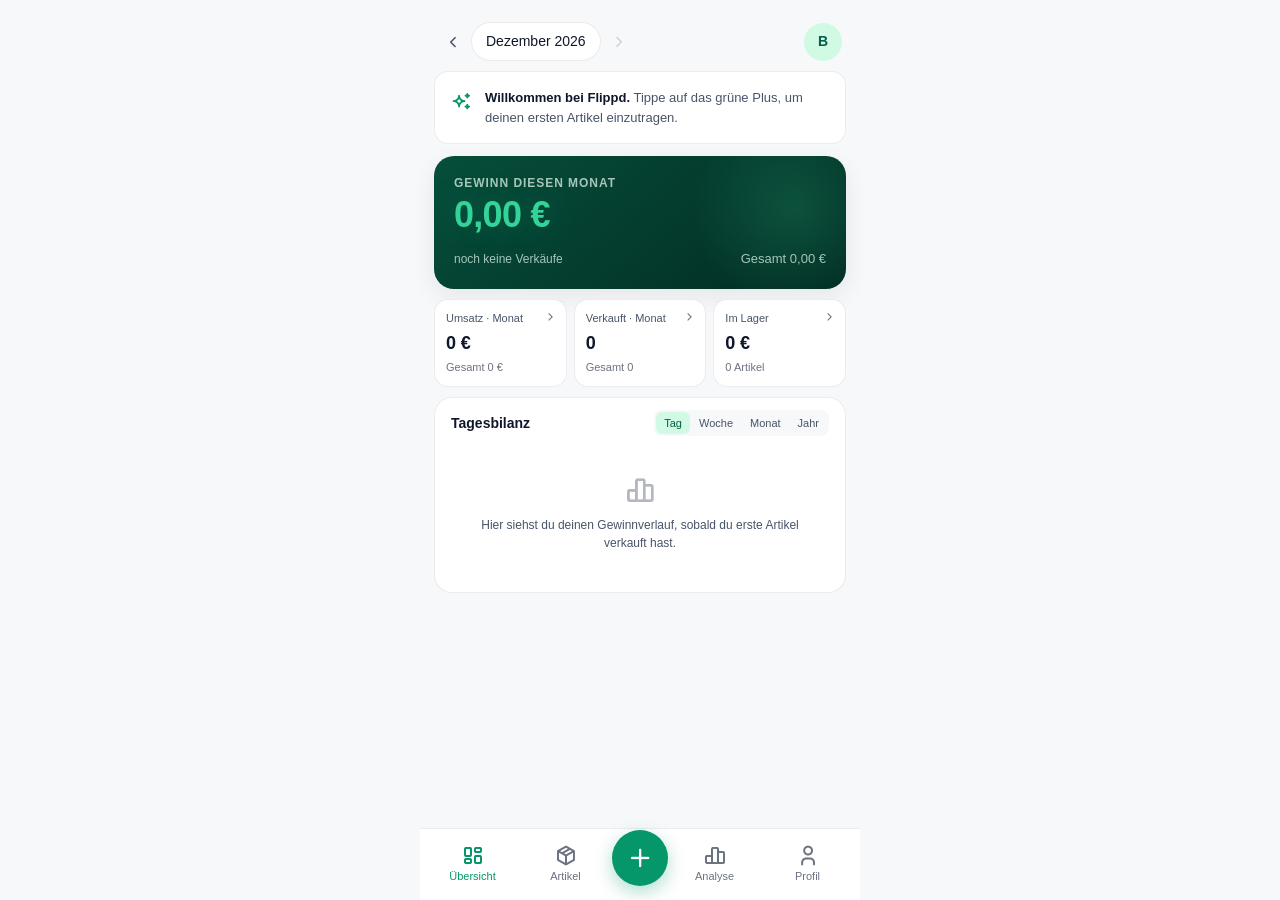
==== index.html @ 71339687 "Add month browser: navigate dashboard to past months (‹ › + Heute), hero/tiles/label follow selected" ====
<!DOCTYPE html>
<html lang="de">
<head>
<meta charset="UTF-8">
<meta http-equiv="Content-Security-Policy" content="default-src 'self'; script-src 'self' 'unsafe-inline'; style-src 'self' 'unsafe-inline'; font-src 'self'; img-src 'self' data:; connect-src 'self'; manifest-src 'self'; object-src 'none'; base-uri 'self'; form-action 'self'">
<meta name="referrer" content="no-referrer">
<meta name="viewport" content="width=device-width, initial-scale=1.0, viewport-fit=cover">
<meta name="theme-color" content="#059669" media="(prefers-color-scheme: light)">
<meta name="theme-color" content="#0B1220" media="(prefers-color-scheme: dark)">
<meta name="apple-mobile-web-app-capable" content="yes">
<meta name="apple-mobile-web-app-status-bar-style" content="black-translucent">
<meta name="apple-mobile-web-app-title" content="Flippd">
<link rel="apple-touch-icon" href="icons/apple-touch-180.png">
<link rel="icon" type="image/png" href="icons/icon-192.png">
<link rel="manifest" href="manifest.json">
<title>Flippd — dein Vinted-Tracker</title>
<meta name="description" content="Flippd — verfolge deine Vinted-Verkäufe, berechne Gewinne automatisch und behalte Steuer-Grenzen im Blick. Kostenlos, ohne Account, alle Daten lokal auf deinem Gerät.">
<link rel="preload" as="font" type="font/woff2" href="assets/fonts/tabler-icons.woff2" crossorigin>
<link rel="stylesheet" href="assets/icons.css">
<script>
  (function(){
    var t=localStorage.getItem('flippd_theme');
    if(t==='light'||t==='dark') document.documentElement.dataset.theme=t;
  })();
</script>
<style>
:root{
  --bg:#F7F8FA;--card:#FFFFFF;--card-elevated:#FFFFFF;
  --border:rgba(15,23,42,0.08);--border-strong:rgba(15,23,42,0.14);
  --text:#0F172A;--text-secondary:#475569;--text-tertiary:#6B7280;
  --brand:#059669;--brand-hover:#047857;--brand-tint:#ECFDF5;
  --brand-tint-strong:#D1FAE5;--brand-text:#065F46;--brand-bright:#10B981;
  --positive:#059669;--negative:#DC2626;--positive-bg:#ECFDF5;--negative-bg:#FEF2F2;
  --warn:#D97706;--warn-bg:rgba(245,158,11,0.10);--warn-border:rgba(245,158,11,0.30);
  --hero-bg:linear-gradient(140deg,#064E3B 0%,#022C22 100%);
  --hero-text:#ECFDF5;--hero-subtle:rgba(236,253,245,0.7);--hero-number:#34D399;
  --hero-trend-bg:rgba(52,211,153,0.18);--hero-trend-text:#A7F3D0;
  --modal-overlay:rgba(15,23,42,0.55);--input-bg:#FFFFFF;
  --chip-bg:rgba(15,23,42,0.05);--chip-text:#475569;
  --seg1:#10B981;--seg2:#14B8A6;--seg3:#06B6D4;--seg4:#3B82F6;--seg5:#8B5CF6;--seg-other:#94A3B8;
  --shadow-elev:0 8px 24px rgba(15,23,42,0.08);--shadow-button:0 6px 18px rgba(5,150,105,0.32);
}
@media(prefers-color-scheme:dark){:root:not([data-theme="light"]){
  --bg:#0B1220;--card:#131D2E;--card-elevated:#1A2538;
  --border:rgba(255,255,255,0.07);--border-strong:rgba(255,255,255,0.14);
  --text:#E2E8F0;--text-secondary:#94A3B8;--text-tertiary:#8B97AB;
  --brand:#10B981;--brand-hover:#34D399;--brand-tint:rgba(16,185,129,0.10);
  --brand-tint-strong:rgba(16,185,129,0.20);--brand-text:#6EE7B7;
  --positive:#34D399;--negative:#F87171;--positive-bg:rgba(52,211,153,0.10);--negative-bg:rgba(248,113,113,0.10);
  --warn:#F59E0B;--warn-bg:rgba(245,158,11,0.12);--warn-border:rgba(245,158,11,0.25);
  --hero-bg:linear-gradient(140deg,#022C22 0%,#031815 100%);
  --hero-text:#ECFDF5;--hero-subtle:rgba(236,253,245,0.65);--hero-number:#6EE7B7;
  --hero-trend-bg:rgba(110,231,183,0.16);--hero-trend-text:#A7F3D0;
  --modal-overlay:rgba(0,0,0,0.65);--input-bg:#0F1A2B;
  --chip-bg:rgba(255,255,255,0.07);--chip-text:#94A3B8;
  --shadow-elev:0 8px 24px rgba(0,0,0,0.35);--shadow-button:0 6px 18px rgba(16,185,129,0.25);
}}
:root[data-theme="dark"]{
  --bg:#0B1220;--card:#131D2E;--card-elevated:#1A2538;
  --border:rgba(255,255,255,0.07);--border-strong:rgba(255,255,255,0.14);
  --text:#E2E8F0;--text-secondary:#94A3B8;--text-tertiary:#8B97AB;
  --brand:#10B981;--brand-hover:#34D399;--brand-tint:rgba(16,185,129,0.10);
  --brand-tint-strong:rgba(16,185,129,0.20);--brand-text:#6EE7B7;
  --positive:#34D399;--negative:#F87171;--positive-bg:rgba(52,211,153,0.10);--negative-bg:rgba(248,113,113,0.10);
  --warn:#F59E0B;--warn-bg:rgba(245,158,11,0.12);--warn-border:rgba(245,158,11,0.25);
  --hero-bg:linear-gradient(140deg,#022C22 0%,#031815 100%);
  --hero-text:#ECFDF5;--hero-subtle:rgba(236,253,245,0.65);--hero-number:#6EE7B7;
  --hero-trend-bg:rgba(110,231,183,0.16);--hero-trend-text:#A7F3D0;
  --modal-overlay:rgba(0,0,0,0.65);--input-bg:#0F1A2B;
  --chip-bg:rgba(255,255,255,0.07);--chip-text:#94A3B8;
  --shadow-elev:0 8px 24px rgba(0,0,0,0.35);--shadow-button:0 6px 18px rgba(16,185,129,0.25);
}
*{box-sizing:border-box;-webkit-tap-highlight-color:transparent}
html,body{margin:0;padding:0;font-family:-apple-system,BlinkMacSystemFont,"Segoe UI",Roboto,"Helvetica Neue",Arial,sans-serif;background:var(--bg);color:var(--text);font-size:15px;line-height:1.5;transition:background-color .25s,color .25s;font-variant-numeric:tabular-nums}
body{min-height:100vh;min-height:100dvh}
button,input{font-family:inherit;color:inherit}
#app{max-width:440px;margin:0 auto;min-height:100vh;min-height:100dvh;background:var(--bg);padding-bottom:104px;position:relative;transition:background-color .25s}
[data-view]{padding:14px 14px 8px;animation:fadein .2s ease}
@keyframes fadein{from{opacity:0;transform:translateY(4px)}to{opacity:1;transform:translateY(0)}}

.top-row{display:flex;align-items:center;justify-content:space-between;padding:8px 4px 10px}
.month-pill{background:var(--card);border:1px solid var(--border);padding:8px 14px;border-radius:999px;font-size:14px;font-weight:500;display:inline-flex;align-items:center;gap:4px;transition:background-color .25s,border-color .25s;min-width:96px;justify-content:center}
.month-nav{display:flex;align-items:center;gap:3px}
.month-arrow{width:30px;height:30px;display:inline-flex;align-items:center;justify-content:center;border:0;background:transparent;color:var(--text-secondary);cursor:pointer;border-radius:9px;transition:background-color .15s,opacity .15s}
.month-arrow i{font-size:18px;display:block;line-height:1}
.month-arrow:active{background:var(--border)}
.month-arrow:disabled{opacity:.22;cursor:default}
.month-today{margin-left:5px;border:1px solid var(--border);background:var(--card);color:var(--brand);font-size:12px;font-weight:600;padding:6px 11px;border-radius:999px;cursor:pointer;transition:background-color .15s}
.month-today:active{background:var(--brand-tint)}
.avatar{width:38px;height:38px;border-radius:50%;background:var(--brand-tint-strong);color:var(--brand-text);display:flex;align-items:center;justify-content:center;font-weight:600;font-size:14px}
[data-view] h1{font-size:24px;margin:6px 4px 14px;font-weight:600;letter-spacing:-.01em;color:var(--text)}
.section-title{font-size:13px;font-weight:600;color:var(--text-secondary);margin:18px 4px 10px;text-transform:uppercase;letter-spacing:.04em}

/* Hero */
.hero{background:var(--hero-bg);border-radius:20px;padding:18px 20px 16px;margin-bottom:10px;color:var(--hero-text);position:relative;overflow:hidden;box-shadow:var(--shadow-elev);cursor:pointer;transition:transform .15s}
.hero:active{transform:scale(.985)}
.hero::before{content:"";position:absolute;top:-30%;right:-15%;width:55%;height:140%;background:radial-gradient(circle,rgba(52,211,153,.18),transparent 70%);pointer-events:none}
.hero-label{font-size:12px;color:var(--hero-subtle);font-weight:600;letter-spacing:.08em;text-transform:uppercase;position:relative}
.hero-num{font-size:36px;color:var(--hero-number);font-weight:700;margin-top:3px;letter-spacing:-.02em;line-height:1.1;position:relative;text-shadow:0 0 32px rgba(52,211,153,.25)}
.hero-num.pop{animation:hero-pop .7s cubic-bezier(.2,.7,.3,1)}
@keyframes hero-pop{0%{transform:scale(1)}25%{transform:scale(1.14);text-shadow:0 0 48px rgba(52,211,153,.6)}100%{transform:scale(1)}}
.confetti-layer{position:fixed;inset:0;pointer-events:none;z-index:9999;overflow:hidden}
.confetti{position:absolute;top:-24px;width:11px;height:11px;border-radius:2px;will-change:transform,opacity;animation:confetti-fall 1.7s cubic-bezier(.25,.6,.35,1) forwards}
@keyframes confetti-fall{0%{transform:translateY(0) rotate(0);opacity:1}100%{transform:translateY(108vh) rotate(680deg);opacity:0}}
.gain-badge{position:fixed;top:42%;left:50%;z-index:10000;background:linear-gradient(160deg,#10B981,#059669);color:#fff;font-size:34px;font-weight:800;padding:16px 34px;border-radius:22px;box-shadow:0 18px 50px rgba(5,90,60,.5);pointer-events:none}
.gain-badge.show{animation:gain-pop 1.5s cubic-bezier(.2,.7,.3,1) forwards}
@keyframes gain-pop{0%{opacity:0;transform:translate(-50%,-50%) scale(.5)}18%{opacity:1;transform:translate(-50%,-50%) scale(1.08)}72%{opacity:1;transform:translate(-50%,-50%) scale(1)}100%{opacity:0;transform:translate(-50%,-66%) scale(.96)}}
@media (prefers-reduced-motion: reduce){.hero-num.pop{animation:none}.confetti,.gain-badge{display:none}}
.hero-bottom{display:flex;justify-content:space-between;align-items:center;margin-top:10px;gap:8px;flex-wrap:wrap;position:relative}
.trend{font-size:12px;padding:5px 11px;border-radius:999px;font-weight:600;display:inline-flex;align-items:center;gap:5px}
.trend.up{background:var(--hero-trend-bg);color:var(--hero-trend-text)}
.trend.down{background:rgba(248,113,113,.18);color:#FCA5A5}
.trend.neutral{background:transparent;color:var(--hero-subtle);padding-left:0;font-weight:500}
.trend i{font-size:14px}
.gesamt{color:var(--hero-subtle);font-size:13px;font-weight:500}
.hero-tap-hint{font-size:11px;color:var(--hero-subtle);display:inline-flex;align-items:center;gap:3px;margin-top:8px;position:relative;opacity:.8}
.hero-tap-hint i{font-size:13px}

/* Monatsziel */
.goal-card{background:var(--card);border:1px solid var(--border);border-radius:14px;padding:11px 14px;margin-bottom:10px;transition:background-color .25s,border-color .25s}
.goal-card[hidden]{display:none!important}
.goal-head{display:flex;justify-content:space-between;align-items:center;margin-bottom:10px}
.goal-label{font-size:13px;font-weight:600;color:var(--text-secondary);display:inline-flex;align-items:center;gap:5px}
.goal-label i{font-size:15px;color:var(--brand)}
.goal-nums{font-size:13px;font-weight:700;color:var(--text)}
.goal-track{height:8px;background:var(--bg);border-radius:999px;overflow:hidden}
.goal-fill{height:100%;background:var(--brand);border-radius:999px;transition:width .5s cubic-bezier(.2,.8,.2,1)}
.goal-fill.done{background:#10B981}
.goal-sub{font-size:11px;color:var(--text-tertiary);margin-top:6px}

/* Dashboard Chart */
.dash-chart-card{background:var(--card);border:1px solid var(--border);border-radius:18px;padding:12px 16px 12px;margin-bottom:10px;transition:background-color .25s,border-color .25s}
.dash-chart-head{display:flex;justify-content:space-between;align-items:center;margin-bottom:10px;gap:8px}
.dash-chart-title{font-size:14px;font-weight:600;color:var(--text);flex-shrink:0}
.chart-tabs{display:flex;background:var(--bg);border-radius:8px;padding:2px;gap:1px}
.chart-tab{background:transparent;border:0;padding:5px 8px;border-radius:6px;font-size:11px;font-weight:500;color:var(--text-secondary);cursor:pointer;transition:background-color .15s,color .15s;white-space:nowrap}
.chart-tab.active{background:var(--card-elevated);color:var(--text);box-shadow:0 1px 3px rgba(15,23,42,.06)}
:root[data-theme="dark"] .chart-tab.active,:root:not([data-theme="light"]) .chart-tab.active{background:var(--brand-tint-strong);color:var(--brand-text);box-shadow:none}
@media(prefers-color-scheme:dark){:root:not([data-theme="light"]) .chart-tab.active{background:var(--brand-tint-strong);color:var(--brand-text);box-shadow:none}}
.chart-row{display:flex;align-items:flex-end;justify-content:center;gap:5px;height:140px}
.chart-row--dense{gap:2px}
.bar{flex:1;max-width:28px;display:flex;flex-direction:column;align-items:center;gap:4px;min-width:0}
.bar-fill{width:100%;background:linear-gradient(180deg,#34D399 0%,#059669 100%);border-radius:6px 6px 0 0;min-height:0;transition:height .4s cubic-bezier(.2,.8,.2,1);box-shadow:0 2px 10px rgba(16,185,129,0.35)}
.bar.active .bar-fill{background:linear-gradient(180deg,#6EE7B7 0%,#10B981 100%);box-shadow:0 4px 18px rgba(16,185,129,0.55)}
.bar.negative .bar-fill{background:linear-gradient(180deg,#FCA5A5 0%,#DC2626 100%);box-shadow:0 2px 10px rgba(220,38,38,0.3)}
.bar-label{font-size:10px;color:var(--text-secondary);font-weight:500;white-space:nowrap;overflow:hidden;max-width:100%;text-align:center}
.chart-empty-dash{text-align:center;padding:28px 8px;color:var(--text-tertiary)}
.chart-empty-dash i{font-size:32px;opacity:.5}
.chart-empty-dash p{font-size:12px;margin:10px 0 0;color:var(--text-secondary);line-height:1.5}

/* Tiles */
.tile-grid{display:grid;grid-template-columns:1fr 1fr 1fr;gap:7px;margin-bottom:10px}
.tile{background:var(--card);border:1px solid var(--border);border-radius:14px;padding:11px;transition:background-color .25s,border-color .25s,transform .15s;cursor:pointer;position:relative}
.tile:active{transform:scale(.96)}
.tile-label{font-size:11px;color:var(--text-secondary);line-height:1.3;font-weight:500;padding-right:14px}
.tile-num{font-size:18px;font-weight:600;margin-top:5px;letter-spacing:-.01em;color:var(--text)}
.tile-sub{font-size:11px;color:var(--text-tertiary);margin-top:2px}
.tile-chevron{position:absolute;top:10px;right:9px;font-size:13px;color:var(--text-tertiary)}

/* Analyse */
.analyse-header{display:flex;align-items:center;gap:10px;padding:8px 4px 18px}
.analyse-back{background:transparent;border:0;color:var(--text);display:inline-flex;align-items:center;justify-content:center;padding:8px;border-radius:10px;cursor:pointer;margin-left:-8px;transition:background-color .15s}
.analyse-back:active{background:var(--border)}
.analyse-back i{font-size:22px}
.analyse-view-title{font-size:18px;font-weight:600;color:var(--text);letter-spacing:-.01em}
.chart-card{background:var(--card);border:1px solid var(--border);border-radius:18px;padding:16px 18px 14px;margin-bottom:12px}
.chart-title{font-size:14px;font-weight:600;margin-bottom:14px;color:var(--text)}
.chart-row-big{display:flex;align-items:flex-end;gap:10px;height:110px}
.bar-big{flex:1;display:flex;flex-direction:column;align-items:center;gap:6px}
.bar-fill-big{width:100%;background:var(--brand-tint-strong);border-radius:5px 5px 0 0;min-height:6px;transition:height .4s cubic-bezier(.2,.8,.2,1)}
.bar-big.active .bar-fill-big{background:var(--brand)}
.bar-label-big{font-size:11px;color:var(--text-secondary);font-weight:500}
.chart-empty{display:flex;flex-direction:column;align-items:center;text-align:center;padding:14px 8px 4px}
.chart-empty i{font-size:32px;color:var(--text-tertiary);opacity:.6}
.chart-empty p{font-size:13px;margin:10px 0 0;color:var(--text-secondary);line-height:1.5;max-width:280px}

/* Donut */
.donut-card{background:var(--card);border:1px solid var(--border);border-radius:18px;padding:16px 18px;margin-bottom:12px}
.donut-header{display:flex;justify-content:space-between;align-items:center;margin-bottom:14px;flex-wrap:wrap;gap:8px}
.donut-title{font-size:14px;font-weight:600;color:var(--text)}
.donut-tabs{display:flex;background:var(--bg);border-radius:9px;padding:3px;gap:2px}
.donut-tab{background:transparent;border:0;padding:5px 9px;border-radius:7px;font-size:11px;font-weight:500;color:var(--text-secondary);cursor:pointer;transition:background-color .15s,color .15s}
.donut-tab.active{background:var(--card-elevated);color:var(--text);box-shadow:0 1px 3px rgba(15,23,42,.06)}
:root[data-theme="dark"] .donut-tab.active,:root:not([data-theme="light"]) .donut-tab.active{box-shadow:none;background:var(--brand-tint-strong);color:var(--brand-text)}
@media(prefers-color-scheme:dark){:root:not([data-theme="light"]) .donut-tab.active{box-shadow:none;background:var(--brand-tint-strong);color:var(--brand-text)}}
.donut-wrap{display:flex;flex-direction:column;align-items:center;gap:14px}
.donut-svg-wrap{position:relative;width:180px;height:180px}
.donut-center{position:absolute;inset:0;display:flex;flex-direction:column;align-items:center;justify-content:center;pointer-events:none}
.donut-center-label{font-size:11px;color:var(--text-secondary);font-weight:500;text-transform:uppercase;letter-spacing:.06em}
.donut-center-value{font-size:22px;font-weight:700;color:var(--text);letter-spacing:-.01em;margin-top:2px}
.donut-legend{display:flex;flex-direction:column;gap:6px;width:100%}
.legend-row{display:flex;align-items:center;gap:10px;padding:6px 4px;font-size:13px}
.legend-dot{width:10px;height:10px;border-radius:3px;flex-shrink:0}
.legend-name{flex:1;color:var(--text);font-weight:500;overflow:hidden;text-overflow:ellipsis;white-space:nowrap}
.legend-pct{color:var(--text-secondary);font-size:12px;font-weight:500;min-width:36px;text-align:right}
.legend-value{color:var(--text);font-weight:600;font-size:13px;min-width:64px;text-align:right}
.donut-empty{display:flex;flex-direction:column;align-items:center;text-align:center;padding:24px 8px 12px}
.donut-empty i{font-size:32px;color:var(--text-tertiary);opacity:.6}
.donut-empty p{font-size:13px;margin:10px 0 0;color:var(--text-secondary);line-height:1.5;max-width:280px}
.donut-note{font-size:11px;color:var(--text-tertiary);text-align:center;margin-top:8px;padding:0 8px}

/* Top */
.top-card{background:var(--card);border:1px solid var(--border);border-radius:18px;padding:16px 18px 14px;margin-bottom:12px}
.top-card-title{font-size:14px;font-weight:600;color:var(--text);margin-bottom:12px}
.top-list{display:flex;flex-direction:column;gap:4px}
.top-row-item{position:relative;display:flex;align-items:center;gap:12px;padding:10px 12px;border-radius:10px;overflow:hidden;font-size:13px}
.top-row-item::before{content:"";position:absolute;top:0;bottom:0;left:0;width:var(--bar-pct,0%);background:var(--brand-tint);transition:width .4s cubic-bezier(.2,.8,.2,1)}
.top-row-item>*{position:relative;z-index:1}
.top-rank{width:20px;font-size:12px;font-weight:700;color:var(--text-tertiary);text-align:center;flex-shrink:0}
.top-name{flex:1;font-weight:500;color:var(--text);overflow:hidden;text-overflow:ellipsis;white-space:nowrap}
.top-profit{color:var(--positive);font-weight:700;font-size:14px;flex-shrink:0}
.top-empty{padding:18px 8px;text-align:center;color:var(--text-secondary);font-size:13px;line-height:1.5}

/* Items & Kosten */
.filter-tabs{display:flex;gap:4px;background:var(--card);border:1px solid var(--border);border-radius:12px;padding:4px;margin-bottom:14px}
.tab{flex:1;background:transparent;border:0;padding:10px 6px;border-radius:9px;font-size:13px;font-weight:500;color:var(--text-secondary);cursor:pointer;transition:background-color .15s,color .15s;display:inline-flex;align-items:center;justify-content:center;gap:5px}
.tab.active{background:var(--brand-tint);color:var(--brand-text)}
.tab .count{background:rgba(0,0,0,.06);padding:1px 7px;border-radius:999px;font-size:11px;min-width:20px;text-align:center;transition:background-color .15s}
:root[data-theme="dark"] .tab .count{background:rgba(255,255,255,.08)}
@media(prefers-color-scheme:dark){:root:not([data-theme="light"]) .tab .count{background:rgba(255,255,255,.08)}}
.tab.active .count{background:var(--brand);color:#fff}
.item-list{display:flex;flex-direction:column;gap:8px}
.item-card{background:var(--card);border:1px solid var(--border);border-radius:14px;padding:14px;display:flex;justify-content:space-between;align-items:center;gap:12px;transition:background-color .25s,border-color .25s,transform .15s;cursor:pointer}
.item-card:active{transform:scale(.99)}
.item-card--stale{border-color:var(--warn-border)}
.cost-card{background:var(--card);border:1px solid var(--border);border-radius:14px;padding:14px;display:flex;justify-content:space-between;align-items:center;gap:12px;transition:background-color .25s,border-color .25s}
.item-main{flex:1;min-width:0}
.item-name{font-weight:600;font-size:14px;overflow:hidden;text-overflow:ellipsis;white-space:nowrap;color:var(--text)}
.item-meta{font-size:12px;color:var(--text-secondary);margin-top:3px;line-height:1.4}
.item-chips{display:flex;flex-wrap:wrap;gap:4px;margin-top:6px}
.chip{display:inline-flex;align-items:center;gap:4px;background:var(--chip-bg);color:var(--chip-text);font-size:11px;font-weight:500;padding:2px 8px;border-radius:999px}
.chip i{font-size:11px}
.chip--warn{background:var(--warn-bg);color:var(--warn)}
.chip--cost{background:rgba(220,38,38,.08);color:var(--negative)}
.item-actions{display:flex;align-items:center;gap:6px;flex-shrink:0}
.item-side{display:flex;align-items:center;gap:10px;flex-shrink:0}
.profit{font-weight:700;font-size:15px;letter-spacing:-.01em}
.profit.positive{color:var(--positive)}
.profit.negative{color:var(--negative)}
.action-sell{background:var(--brand);color:#fff;border:0;padding:8px 12px;border-radius:9px;font-size:12px;font-weight:600;display:inline-flex;align-items:center;gap:4px;cursor:pointer;transition:background-color .15s,transform .15s}
.action-sell:active{background:var(--brand-hover);transform:scale(.96)}
.action-sell i{font-size:14px}
.action-del{background:transparent;border:0;color:var(--text-tertiary);padding:6px;cursor:pointer;border-radius:6px;display:inline-flex;align-items:center;justify-content:center;transition:background-color .15s,color .15s}
.action-del:hover,.action-del:active{color:var(--negative);background:var(--negative-bg)}
.action-del i{font-size:18px}
.empty{text-align:center;padding:48px 24px;color:var(--text-secondary)}
.empty i{font-size:48px;color:var(--text-tertiary);opacity:.6}
.empty p{font-size:14px;margin:14px 0 0;line-height:1.5}

/* Profil */
#profile-stats{background:var(--card);border:1px solid var(--border);border-radius:14px;overflow:hidden;margin-bottom:6px}
.stat-row{display:flex;justify-content:space-between;align-items:center;padding:14px 16px;border-bottom:1px solid var(--border);font-size:14px}
.stat-row:last-child{border-bottom:0}
.stat-row span{color:var(--text-secondary)}
.stat-row strong{font-weight:600;color:var(--text)}
.theme-toggle{display:grid;grid-template-columns:1fr 1fr 1fr;gap:4px;background:var(--card);border:1px solid var(--border);border-radius:12px;padding:4px;margin-bottom:6px}
.theme-btn{background:transparent;border:0;padding:11px 8px;font-size:13px;font-weight:500;color:var(--text-secondary);border-radius:9px;cursor:pointer;display:inline-flex;align-items:center;justify-content:center;gap:5px;transition:background-color .15s,color .15s}
.theme-btn i{font-size:16px}
.theme-btn.active{background:var(--brand-tint);color:var(--brand-text)}
.goal-setting{background:var(--card);border:1px solid var(--border);border-radius:14px;padding:14px 16px;margin-bottom:6px}
.goal-setting label{font-size:13px;color:var(--text-secondary);font-weight:500;margin-bottom:0}
.goal-setting label input{margin-top:8px;margin-bottom:10px}
.goal-save-btn{width:100%;padding:12px;border-radius:10px;font-size:14px;font-weight:600;cursor:pointer;border:0;background:var(--brand);color:#fff;transition:background-color .15s,transform .15s}
.goal-save-btn:active{background:var(--brand-hover);transform:scale(.98)}
.cost-presets{display:flex;flex-wrap:wrap;gap:7px;margin-bottom:2px}
.cost-preset{background:var(--bg);border:1px solid var(--border);color:var(--text-secondary);border-radius:18px;padding:7px 13px;font-size:13px;font-weight:500;cursor:pointer;transition:background-color .15s,border-color .15s,color .15s}
.cost-preset:active{transform:scale(.96)}
.cost-preset.selected{background:var(--brand);border-color:var(--brand);color:#fff}
.pack-row{display:flex;gap:10px}.pack-row label{flex:1}
.pack-info{font-size:13px;color:var(--text-secondary);margin-top:4px;font-weight:500}
.pack-hint{font-size:12px;color:var(--text-tertiary);line-height:1.5;margin:4px 0 2px}
.pack-skip-label{display:flex!important;flex-direction:row!important;align-items:center;gap:9px;cursor:pointer;font-size:13px!important;color:var(--text-secondary);background:var(--bg);border:1px solid var(--border);border-radius:10px;padding:11px 12px}
.pack-skip-label input{width:18px;height:18px;flex:0 0 auto;accent-color:var(--brand);margin:0}
.steuer-card{background:var(--card);border:1px solid var(--border);border-radius:14px;padding:16px;margin-bottom:6px}
.steuer-head{display:flex;justify-content:space-between;align-items:center;margin-bottom:10px}
.steuer-title{font-size:14px;font-weight:600;color:var(--text);display:inline-flex;align-items:center;gap:6px}
.steuer-title i{font-size:16px;color:var(--text-secondary)}
.steuer-amount{font-size:14px;font-weight:700;color:var(--text)}
.steuer-track{height:10px;background:var(--bg);border-radius:999px;overflow:hidden;margin-bottom:8px}
.steuer-fill{height:100%;border-radius:999px;transition:width .5s cubic-bezier(.2,.8,.2,1)}
.steuer-fill.safe{background:var(--brand)}
.steuer-fill.warn{background:#F59E0B}
.steuer-fill.danger{background:var(--negative)}
.steuer-note{font-size:12px;color:var(--text-secondary);line-height:1.5}
.steuer-warning{font-size:12px;color:var(--warn);background:var(--warn-bg);border:1px solid var(--warn-border);padding:10px 12px;border-radius:10px;margin-top:10px;line-height:1.5;display:flex;gap:8px;align-items:flex-start}
.steuer-warning i{font-size:15px;flex-shrink:0;margin-top:1px}
.profile-actions{display:flex;flex-direction:column;gap:8px}
.profile-actions button{padding:14px;border-radius:12px;font-size:14px;font-weight:500;cursor:pointer;border:1px solid var(--border);background:var(--card);color:var(--text);display:inline-flex;align-items:center;justify-content:center;gap:6px;transition:background-color .15s,border-color .25s}
.profile-actions button:active{background:var(--bg)}
.profile-actions .danger{color:var(--negative)}
/* Wegweiser */
.wegweiser-card{background:var(--card);border:1px solid var(--border);border-radius:14px;padding:16px;margin-bottom:6px;transition:background-color .25s,border-color .25s}
.wegweiser-badge{display:inline-flex;align-items:center;gap:6px;font-size:12px;font-weight:600;padding:5px 11px;border-radius:999px;margin-bottom:12px}
.wegweiser-badge.safe{background:var(--positive-bg);color:var(--positive)}
.wegweiser-badge.prepare{background:var(--warn-bg);color:var(--warn);border:1px solid var(--warn-border)}
.wegweiser-badge.urgent{background:var(--warn-bg);color:var(--warn);border:1px solid var(--warn-border)}
.wegweiser-badge.crossed{background:var(--negative-bg);color:var(--negative)}
.wegweiser-intro{font-size:13px;color:var(--text-secondary);margin:0 0 16px;line-height:1.5}
.step-list{display:flex;flex-direction:column}
.step-item{display:flex;gap:12px;position:relative}
.step-item:not(:last-child)::after{content:"";position:absolute;left:14px;top:30px;bottom:0;width:2px;background:var(--border);z-index:0}
.step-circle{width:28px;height:28px;border-radius:50%;border:2px solid var(--border);display:flex;align-items:center;justify-content:center;font-size:11px;font-weight:700;color:var(--text-tertiary);flex-shrink:0;background:var(--card);position:relative;z-index:1;transition:all .2s;margin-top:1px}
.step-item.step-active .step-circle{border-color:var(--warn);color:var(--warn);background:var(--warn-bg)}
.step-item.step-urgent .step-circle{border-color:var(--negative);color:var(--negative);background:var(--negative-bg)}
.step-item.step-done .step-circle{border-color:var(--positive);background:var(--positive);color:#fff;border-width:0}
.step-body{flex:1;padding:2px 0 18px}
.step-title{font-size:13px;font-weight:600;color:var(--text)}
.step-item.step-done .step-title{color:var(--text-tertiary);text-decoration:line-through}
.step-desc{font-size:12px;color:var(--text-secondary);margin-top:3px;line-height:1.5}
.step-item.step-done .step-desc{color:var(--text-tertiary)}
.step-action{margin-top:7px}
.step-check-btn{background:transparent;border:1px solid var(--border);border-radius:8px;padding:5px 11px;font-size:11px;font-weight:600;color:var(--text-secondary);cursor:pointer;transition:all .15s;display:inline-flex;align-items:center;gap:5px}
.step-check-btn i{font-size:13px}
.step-check-btn:active{transform:scale(.96)}
.step-item.step-done .step-check-btn{background:var(--positive-bg);border-color:var(--positive);color:var(--positive)}
.wegweiser-disclaimer{font-size:11px;color:var(--text-tertiary);margin-top:4px;padding:10px 12px;background:var(--bg);border-radius:8px;line-height:1.5}
.wegweiser-disclaimer strong{color:var(--text-secondary)}

.profile-info{font-size:12px;color:var(--text-tertiary);text-align:center;margin-top:24px;padding:0 20px;line-height:1.5}

/* Suche & Sortierung */
.items-controls{display:flex;gap:8px;margin-bottom:12px;align-items:center}
.search-wrap{flex:1;position:relative;display:flex;align-items:center}
.search-wrap>.ti-search{position:absolute;left:11px;font-size:16px;color:var(--text-tertiary);pointer-events:none}
.search-input{width:100%;padding:10px 34px 10px 34px;border:1px solid var(--border);border-radius:11px;background:var(--input-bg);color:var(--text);font-size:14px;transition:border-color .15s,box-shadow .15s;font-family:inherit}
.search-input:focus{outline:none;border-color:var(--brand);box-shadow:0 0 0 3px var(--brand-tint-strong)}
.search-input::placeholder{color:var(--text-tertiary)}
.search-clear{position:absolute;right:8px;background:transparent;border:0;color:var(--text-tertiary);cursor:pointer;padding:4px;display:flex;align-items:center;border-radius:6px;font-size:16px;transition:color .15s}
.search-clear:active{color:var(--text)}
.sort-select{background:var(--card);border:1px solid var(--border);border-radius:11px;padding:10px 8px;font-size:12px;color:var(--text);cursor:pointer;flex-shrink:0;font-family:inherit;transition:border-color .15s,background-color .25s}

/* Preisvorschlag */
.price-suggest{margin-bottom:14px}
.price-suggest-label{font-size:12px;color:var(--text-secondary);font-weight:500;margin-bottom:7px}
.price-suggest-btns{display:flex;gap:6px}
.price-btn{flex:1;padding:8px 2px;border:1px solid var(--border);border-radius:9px;background:var(--bg);color:var(--text);font-size:11px;font-weight:600;cursor:pointer;transition:all .15s;text-align:center;line-height:1.3}
.price-btn span{display:block;font-size:10px;color:var(--text-tertiary);font-weight:400;margin-top:1px}
.price-btn:active{transform:scale(.97)}
.price-btn.selected{background:var(--brand-tint);border-color:var(--brand);color:var(--brand-text)}
.price-btn.selected span{color:var(--brand-text);opacity:.8}

/* App installieren */
.install-card{background:var(--card);border:1px solid var(--border);border-radius:14px;padding:14px 16px;margin-bottom:6px;transition:background-color .25s,border-color .25s}
.install-top{display:flex;align-items:center;gap:12px;margin-bottom:12px}
.install-icon{width:44px;height:44px;border-radius:12px;background:var(--brand-tint);display:flex;align-items:center;justify-content:center;flex-shrink:0}
.install-icon i{font-size:22px;color:var(--brand)}
.install-title{font-size:14px;font-weight:600;color:var(--text)}
.install-sub{font-size:12px;color:var(--text-secondary);margin-top:2px}
.install-primary-btn{width:100%;padding:12px;border-radius:10px;background:var(--brand);color:#fff;border:0;font-size:14px;font-weight:600;cursor:pointer;display:flex;align-items:center;justify-content:center;gap:8px;margin-bottom:10px;transition:background-color .15s,transform .15s}
.install-primary-btn i{font-size:18px}
.install-primary-btn:active{background:var(--brand-hover);transform:scale(.98)}
.install-manual{font-size:12px;color:var(--text-secondary);line-height:1.8;padding:10px 12px;background:var(--bg);border-radius:8px}
.install-manual strong{color:var(--text)}

/* Bottom nav */
.bottom-nav{position:fixed;bottom:0;left:0;right:0;background:var(--card);border-top:1px solid var(--border);display:flex;justify-content:space-around;align-items:flex-end;padding:10px 6px max(14px,env(safe-area-inset-bottom));max-width:440px;margin:0 auto;z-index:20}
.nav-item{flex:1;background:transparent;border:0;display:flex;flex-direction:column;align-items:center;gap:3px;color:var(--text-tertiary);font-size:11px;cursor:pointer;padding:4px 0;font-weight:500;transition:color .15s}
.nav-item i{font-size:24px}
.nav-item.active{color:var(--brand)}
.add-btn{flex:0 0 auto;width:56px;height:56px;border-radius:50%;background:var(--brand);color:#fff;border:0;display:flex;align-items:center;justify-content:center;margin-top:-26px;cursor:pointer;box-shadow:var(--shadow-button);transition:transform .15s,background-color .15s}
.add-btn:active{transform:scale(.93);background:var(--brand-hover)}
.add-btn i{font-size:28px}

/* Modal */
.modal{position:fixed;inset:0;background:var(--modal-overlay);display:flex;align-items:flex-end;justify-content:center;z-index:100;animation:fadein .2s ease;backdrop-filter:blur(4px);-webkit-backdrop-filter:blur(4px)}
.modal[hidden]{display:none!important}
.modal-card{background:var(--card-elevated);width:100%;max-width:440px;border-radius:22px 22px 0 0;padding:22px 20px max(28px,env(safe-area-inset-bottom));max-height:92vh;overflow-y:auto;animation:slideup .24s cubic-bezier(.2,.8,.2,1);color:var(--text)}
@keyframes slideup{from{transform:translateY(24px);opacity:.85}to{transform:translateY(0);opacity:1}}
@media(min-width:500px){.modal{align-items:center}.modal-card{border-radius:22px;animation:fadein .2s ease}}
.modal-card header{display:flex;justify-content:space-between;align-items:center;margin-bottom:18px}
.modal-card h2{margin:0;font-size:18px;font-weight:600;color:var(--text)}
.close{background:transparent;border:0;color:var(--text-secondary);cursor:pointer;padding:6px;line-height:1;display:inline-flex;border-radius:8px;transition:background-color .15s}
.close:hover{background:var(--bg)}
.close i{font-size:22px}
label{display:block;font-size:13px;color:var(--text-secondary);margin-bottom:14px;font-weight:500}
label input{display:block;width:100%;margin-top:6px;padding:12px 14px;font-size:16px;border:1px solid var(--border-strong);border-radius:11px;background:var(--input-bg);color:var(--text);transition:border-color .15s,box-shadow .15s}
label input[type="date"]{-webkit-appearance:none;appearance:none;min-width:0;max-width:100%}
label input:focus{outline:none;border-color:var(--brand);box-shadow:0 0 0 3px var(--brand-tint-strong)}
label input::placeholder{color:var(--text-tertiary)}
.status-toggle{display:grid;grid-template-columns:1fr 1fr;gap:4px;background:var(--bg);border:1px solid var(--border);border-radius:11px;padding:4px;margin-bottom:14px}
.status-btn{background:transparent;border:0;padding:10px 8px;font-size:13px;font-weight:500;color:var(--text-secondary);border-radius:8px;cursor:pointer;display:inline-flex;align-items:center;justify-content:center;gap:5px;transition:background-color .15s}
.status-btn i{font-size:15px}
.status-btn.active{background:var(--brand-tint);color:var(--brand-text)}
.sold-fields[hidden]{display:none!important}
.item-name-display{background:var(--brand-tint);color:var(--brand-text);padding:10px 14px;border-radius:10px;font-size:14px;font-weight:600;margin-bottom:16px}
.profit-preview{padding:10px 14px;font-size:14px;color:var(--text-secondary);background:var(--bg);border-radius:10px;margin-bottom:16px;min-height:42px;display:flex;align-items:center}
.profit-preview strong{font-weight:700;margin-left:6px}
.profit-preview strong.positive{color:var(--positive)}
.profit-preview strong.negative{color:var(--negative)}
.modal-actions{display:flex;gap:8px;margin-top:6px}
.modal-actions button{flex:1;padding:14px;border-radius:11px;font-size:14px;font-weight:600;cursor:pointer;border:0;transition:opacity .15s,background-color .15s,transform .15s}
.modal-actions .primary{background:var(--brand);color:#fff}
.modal-actions .primary:active{background:var(--brand-hover);transform:scale(.98)}
.modal-actions .secondary{background:var(--bg);color:var(--text);border:1px solid var(--border);font-weight:500}
.modal-actions .secondary:active{transform:scale(.98)}
.modal-actions .danger{background:transparent;color:var(--negative);border:1px solid var(--border);font-weight:500}
.modal-actions .danger:active{background:var(--negative-bg)}

/* Action Sheet */
.action-sheet-btn{width:100%;background:var(--bg);border:1px solid var(--border);border-radius:14px;padding:16px;display:flex;align-items:center;gap:14px;cursor:pointer;transition:background-color .15s,transform .15s;margin-bottom:8px}
.action-sheet-btn:active{transform:scale(.98)}
.action-sheet-icon{width:44px;height:44px;border-radius:12px;display:flex;align-items:center;justify-content:center;font-size:22px;flex-shrink:0}
.action-sheet-icon.green{background:var(--brand-tint);color:var(--brand)}
.action-sheet-icon.red{background:var(--negative-bg);color:var(--negative)}
.action-sheet-text{text-align:left}
.action-sheet-title{font-size:15px;font-weight:600;color:var(--text)}
.action-sheet-sub{font-size:12px;color:var(--text-secondary);margin-top:2px}

/* Toast */
.toast{position:fixed;bottom:108px;left:50%;transform:translateX(-50%) translateY(20px);background:var(--brand);color:#fff;padding:12px 22px;border-radius:999px;font-size:14px;font-weight:600;opacity:0;transition:opacity .3s,transform .3s cubic-bezier(.2,.8,.2,1);z-index:200;display:flex;align-items:center;gap:8px;pointer-events:none;box-shadow:0 10px 32px rgba(5,150,105,.40)}
.toast.show{opacity:1;transform:translateX(-50%) translateY(0)}
.toast i{font-size:18px}

/* Welcome */
[hidden]{display:none!important}
.welcome{background:var(--card);border:1px solid var(--border);border-radius:14px;padding:16px;margin-bottom:12px;display:flex;gap:12px;align-items:flex-start}
.welcome i{font-size:22px;color:var(--brand);flex-shrink:0;margin-top:2px}
.welcome p{margin:0;font-size:13px;line-height:1.5;color:var(--text-secondary)}
.welcome strong{color:var(--text);font-weight:600}

/* Spracheingabe */
.voice-wrap{position:relative;margin-top:6px}
.voice-wrap input{display:block;width:100%;margin-top:0;padding:12px 40px 12px 14px;font-size:16px;border:1px solid var(--border-strong);border-radius:11px;background:var(--input-bg);color:var(--text);transition:border-color .15s,box-shadow .15s}
.voice-wrap input:focus{outline:none;border-color:var(--brand);box-shadow:0 0 0 3px var(--brand-tint-strong)}
.voice-wrap input::placeholder{color:var(--text-tertiary)}
.voice-btn{position:absolute;right:6px;top:50%;transform:translateY(-50%);background:transparent;border:0;color:var(--text-tertiary);cursor:pointer;padding:6px;border-radius:8px;display:flex;align-items:center;font-size:20px;transition:color .15s}
.voice-btn:active{color:var(--brand)}
.voice-btn.recording{color:#EF4444;animation:pulse-mic .7s infinite}
@keyframes pulse-mic{0%,100%{opacity:1}50%{opacity:.25}}

/* DAC7 */
.dac7-card{background:var(--card);border:1px solid var(--border);border-radius:14px;padding:11px 14px;margin-bottom:10px;transition:background-color .25s,border-color .25s}
.dac7-card[hidden]{display:none!important}
.dac7-head{display:flex;justify-content:space-between;align-items:center;margin-bottom:8px}
.dac7-title{font-size:13px;font-weight:600;color:var(--text-secondary);display:inline-flex;align-items:center;gap:5px}
.dac7-title i{font-size:14px}
.dac7-badge{font-size:10px;font-weight:700;padding:3px 8px;border-radius:999px;background:var(--chip-bg);color:var(--text-tertiary);letter-spacing:.04em}
.dac7-rows{display:flex;flex-direction:column;gap:9px}
.dac7-row-head{display:flex;justify-content:space-between;font-size:12px;margin-bottom:4px}
.dac7-row-label{color:var(--text-secondary);font-weight:500}
.dac7-row-val{color:var(--text);font-weight:700}
.dac7-track{height:6px;background:var(--bg);border-radius:999px;overflow:hidden}
.dac7-fill{height:100%;border-radius:999px;transition:width .5s cubic-bezier(.2,.8,.2,1)}
.dac7-fill.safe{background:var(--brand)}
.dac7-fill.warn{background:#F59E0B}
.dac7-fill.danger{background:var(--negative)}
.dac7-note{font-size:11px;color:var(--text-tertiary);margin-top:10px;line-height:1.5}
.dac7-note.alert{color:var(--warn)}

/* ── Paywall ── */
.paywall-box{background:var(--card);border-radius:24px 24px 0 0;padding:28px 20px max(40px,env(safe-area-inset-bottom));width:100%;max-width:440px;max-height:88vh;overflow-y:auto}
.paywall-crown{width:60px;height:60px;background:linear-gradient(135deg,#f59e0b,#d97706);border-radius:18px;display:flex;align-items:center;justify-content:center;margin:0 auto 16px;box-shadow:0 8px 24px rgba(245,158,11,.35)}
.paywall-crown i{font-size:30px;color:#fff}
.paywall-title{font-size:22px;font-weight:700;color:var(--text);text-align:center;margin-bottom:6px}
.paywall-sub{font-size:14px;color:var(--text-secondary);text-align:center;margin-bottom:22px;line-height:1.5}
.paywall-features{list-style:none;padding:0;margin:0 0 22px;display:flex;flex-direction:column;gap:10px}
.paywall-features li{display:flex;align-items:center;gap:10px;font-size:14px;color:var(--text)}
.paywall-features li i{color:var(--brand);font-size:18px;flex-shrink:0}
.paywall-plans{display:flex;gap:10px;margin-bottom:18px}
.plan-card{flex:1;border:2px solid var(--border);border-radius:16px;padding:16px 10px 12px;cursor:pointer;transition:border-color .2s,background .2s;position:relative;text-align:center}
.plan-card.selected{border-color:var(--brand);background:var(--brand-pale,#ecfdf5)}
.plan-badge{position:absolute;top:-10px;left:50%;transform:translateX(-50%);background:var(--brand);color:#fff;font-size:10px;font-weight:700;padding:3px 10px;border-radius:999px;white-space:nowrap}
.plan-name{font-size:11px;font-weight:600;color:var(--text-secondary);margin-bottom:4px;text-transform:uppercase;letter-spacing:.04em}
.plan-price{font-size:24px;font-weight:700;color:var(--text);letter-spacing:-.02em}
.plan-period{font-size:11px;color:var(--text-secondary);margin-top:1px}
.plan-save{font-size:11px;color:var(--brand);font-weight:700;margin-top:4px}
.paywall-btn{width:100%;padding:16px;background:var(--brand);color:#fff;border:0;border-radius:14px;font-size:16px;font-weight:700;cursor:pointer;margin-bottom:14px;letter-spacing:-.01em}
.paywall-code-row{text-align:center}
.paywall-code-toggle{background:transparent;border:0;color:var(--text-secondary);font-size:13px;cursor:pointer;text-decoration:underline;padding:4px}
.paywall-code-box{margin-top:12px;display:flex;gap:8px}
.paywall-code-box input{flex:1;padding:11px 14px;border:1.5px solid var(--border);border-radius:10px;font-size:14px;background:var(--bg);color:var(--text);outline:none}
.paywall-code-box button{padding:11px 18px;background:var(--brand);color:#fff;border:0;border-radius:10px;font-weight:600;cursor:pointer;white-space:nowrap}
.limit-bar{background:#fef3c7;border:1px solid #fcd34d;border-radius:10px;padding:10px 14px;margin-bottom:12px;display:flex;align-items:center;gap:8px;font-size:13px;color:#92400e}
.limit-bar i{font-size:16px;flex-shrink:0}
.pro-badge{font-size:10px;font-weight:700;background:linear-gradient(135deg,#f59e0b,#d97706);color:#fff;padding:2px 7px;border-radius:999px;vertical-align:middle;margin-left:6px}
</style>
</head>
<body>
<main id="app">

  <!-- Dashboard -->
  <section data-view="dashboard">
    <div class="top-row">
      <div class="month-nav">
        <button class="month-arrow" id="month-prev" aria-label="Vorheriger Monat"><i class="ti ti-chevron-right" style="transform:rotate(180deg)"></i></button>
        <span class="month-pill"><span class="dash-month">Mai 2026</span></span>
        <button class="month-arrow" id="month-next" aria-label="Nächster Monat"><i class="ti ti-chevron-right"></i></button>
        <button class="month-today" id="month-today" hidden>Heute</button>
      </div>
      <div class="avatar">B</div>
    </div>
    <div class="welcome" id="welcome" hidden>
      <i class="ti ti-sparkles"></i>
      <p><strong>Willkommen bei Flippd.</strong> Tippe auf das grüne Plus, um deinen ersten Artikel einzutragen.</p>
    </div>
    <div class="hero" id="hero-card">
      <div class="hero-label" id="hero-label">Gewinn diesen Monat</div>
      <div class="hero-num" id="hero-profit">0,00 €</div>
      <div class="hero-bottom">
        <span class="trend neutral" id="hero-trend">noch keine Verkäufe</span>
        <span class="gesamt" id="hero-total">Gesamt 0,00 €</span>
      </div>
    </div>
    <div class="goal-card" id="goal-card" hidden>
      <div class="goal-head">
        <span class="goal-label"><i class="ti ti-target"></i> Monatsziel</span>
        <span class="goal-nums" id="goal-nums">0 / 0 €</span>
      </div>
      <div class="goal-track"><div class="goal-fill" id="goal-fill" style="width:0%"></div></div>
      <div class="goal-sub" id="goal-sub"></div>
    </div>

    <div class="tile-grid">
      <div class="tile" data-analyse="Umsatz">
        <i class="ti ti-chevron-right tile-chevron"></i>
        <div class="tile-label">Umsatz · Monat</div>
        <div class="tile-num" id="tile-revenue-month">0 €</div>
        <div class="tile-sub" id="tile-revenue-total">Gesamt 0 €</div>
      </div>
      <div class="tile" data-analyse="Verkäufe">
        <i class="ti ti-chevron-right tile-chevron"></i>
        <div class="tile-label">Verkauft · Monat</div>
        <div class="tile-num" id="tile-sold-month">0</div>
        <div class="tile-sub" id="tile-sold-total">Gesamt 0</div>
      </div>
      <div class="tile" data-analyse="Lager">
        <i class="ti ti-chevron-right tile-chevron"></i>
        <div class="tile-label">Im Lager</div>
        <div class="tile-num" id="tile-lager-value">0 €</div>
        <div class="tile-sub" id="tile-lager-count">0 Artikel</div>
      </div>
    </div>

    <!-- Säulendiagramm unter den Tiles -->
    <div class="dash-chart-card">
      <div class="dash-chart-head">
        <span class="dash-chart-title" id="dash-chart-title">Tagesbilanz</span>
        <div class="chart-tabs" id="chart-tabs">
          <button class="chart-tab active" data-chart-mode="tag">Tag</button>
          <button class="chart-tab" data-chart-mode="woche">Woche</button>
          <button class="chart-tab" data-chart-mode="monat">Monat</button>
          <button class="chart-tab" data-chart-mode="jahr">Jahr</button>
        </div>
      </div>
      <div class="chart-row" id="dash-chart-row"></div>
      <div class="chart-empty-dash" id="dash-chart-empty" hidden>
        <i class="ti ti-chart-bar"></i>
        <p>Hier siehst du deinen Gewinnverlauf, sobald du erste Artikel verkauft hast.</p>
      </div>
    </div>

    <!-- DAC7 Finanzamt-Meldegrenze -->
    <div class="dac7-card" id="dac7-card" hidden>
      <div class="dac7-head">
        <span class="dac7-title"><i class="ti ti-building-bank"></i> Finanzamt-Meldegrenze</span>
        <span class="dac7-badge">DAC7</span>
      </div>
      <div class="dac7-rows">
        <div>
          <div class="dac7-row-head"><span class="dac7-row-label">Verkäufe dieses Jahr</span><span class="dac7-row-val" id="dac7-sales-val">0 / 30</span></div>
          <div class="dac7-track"><div class="dac7-fill safe" id="dac7-sales-fill" style="width:0%"></div></div>
        </div>
        <div>
          <div class="dac7-row-head"><span class="dac7-row-label">Umsatz dieses Jahr</span><span class="dac7-row-val" id="dac7-rev-val">0 € / 2.000 €</span></div>
          <div class="dac7-track"><div class="dac7-fill safe" id="dac7-rev-fill" style="width:0%"></div></div>
        </div>
      </div>
      <div class="dac7-note" id="dac7-note">Ab mehr als 30 Verkäufen ODER mehr als 2.000 € Umsatz/Jahr meldet Vinted deine Daten ans Finanzamt (DAC7 / PStTG).</div>
    </div>

  </section>

  <!-- Analyse -->
  <section data-view="analyse" hidden>
    <div class="analyse-header">
      <span class="analyse-view-title" id="analyse-view-title">Gewinn-Analyse</span>
    </div>
    <div class="donut-card">
      <div class="donut-header">
        <div class="donut-title">Aufschlüsselung</div>
        <div class="donut-tabs" id="donut-tabs">
          <button class="donut-tab active" data-field="supplier">Quelle</button>
          <button class="donut-tab" data-field="kategorie">Kategorie</button>
          <button class="donut-tab" data-field="soldPlatform">Plattform</button>
        </div>
      </div>
      <div class="donut-wrap" id="donut-wrap">
        <div class="donut-svg-wrap">
          <svg id="donut-svg" viewBox="0 0 180 180" width="180" height="180"></svg>
          <div class="donut-center">
            <div class="donut-center-label">Gesamt</div>
            <div class="donut-center-value" id="donut-center-value">0 €</div>
          </div>
        </div>
        <div class="donut-legend" id="donut-legend"></div>
      </div>
      <div class="donut-note" id="donut-note" hidden></div>
      <div class="donut-empty" id="donut-empty" hidden>
        <i class="ti ti-chart-donut"></i>
        <p id="donut-empty-text"></p>
      </div>
    </div>
    <div class="top-card">
      <div class="top-card-title">Beste Einkaufsquellen · ROI</div>
      <div class="top-list" id="source-list"></div>
      <div class="top-empty" id="source-empty" hidden>Trag bei deinen Artikeln eine Bezugsquelle ein — dann siehst du hier, welche Quellen am meisten Gewinn bringen.</div>
    </div>
    <div class="top-card">
      <div class="top-card-title">Top Verkäufe</div>
      <div class="top-list" id="top-list"></div>
      <div class="top-empty" id="top-empty" hidden>Hier siehst du deine besten Verkäufe.</div>
    </div>
  </section>

  <!-- Artikel & Kosten -->
  <section data-view="items" hidden>
    <h1>Artikel & Kosten</h1>
    <div class="filter-tabs">
      <button class="tab active" data-filter="lager">Lager <span class="count" id="count-lager">0</span></button>
      <button class="tab" data-filter="verkauft">Verkauft <span class="count" id="count-verkauft">0</span></button>
      <button class="tab" data-filter="kosten">Kosten <span class="count" id="count-kosten">0</span></button>
    </div>
    <div class="items-controls">
      <div class="search-wrap">
        <i class="ti ti-search"></i>
        <input type="text" id="item-search" class="search-input" placeholder="Suchen …" autocomplete="off">
        <button class="search-clear" id="search-clear" hidden><i class="ti ti-x"></i></button>
      </div>
      <select class="sort-select" id="sort-select">
        <option value="date-desc">Neueste</option>
        <option value="date-asc">Älteste</option>
        <option value="val-desc">Wert ↓</option>
        <option value="val-asc">Wert ↑</option>
      </select>
    </div>
    <div class="item-list" id="item-list"></div>
  </section>

  <!-- Profil -->
  <section data-view="profile" hidden>
    <h1>Profil</h1>
    <div id="profile-stats"></div>
    <h2 class="section-title">Steuer-Check</h2>
    <div class="steuer-card">
      <div class="steuer-head">
        <span class="steuer-title"><i class="ti ti-receipt-tax"></i> Jahresumsatz</span>
        <span class="steuer-amount" id="steuer-amount">0 €</span>
      </div>
      <div class="steuer-track"><div class="steuer-fill safe" id="steuer-fill" style="width:0%"></div></div>
      <div class="steuer-note" id="steuer-note">Kleinunternehmer-Grenze: 25.000 € / Jahr (ab 2025)</div>
      <div class="steuer-warning" id="steuer-warning" hidden>
        <i class="ti ti-alert-triangle"></i><span id="steuer-warning-text"></span>
      </div>
    </div>
    <h2 class="section-title">Wegweiser: Kleinunternehmergrenze</h2>
    <div class="wegweiser-card" id="wegweiser-card"></div>
    <h2 class="section-title">Monatsziel</h2>
    <div class="goal-setting">
      <label>Gewinn-Ziel diesen Monat (€)
        <input type="number" id="goal-input" step="1" min="0" placeholder="z. B. 80" inputmode="numeric">
      </label>
      <button class="goal-save-btn" id="goal-save-btn"><i class="ti ti-check"></i> Ziel speichern</button>
    </div>
    <h2 class="section-title">Verpackung pro Verkauf</h2>
    <div class="goal-setting">
      <div class="theme-toggle" id="pack-mode-toggle">
        <button class="theme-btn" data-pmode="off"><i class="ti ti-x"></i>Aus</button>
        <button class="theme-btn" data-pmode="flat"><i class="ti ti-coin"></i>Pauschal</button>
        <button class="theme-btn" data-pmode="material"><i class="ti ti-package"></i>Material</button>
      </div>
      <div id="pack-flat-box" hidden>
        <label>Kosten pro Verkauf (€)<input type="number" id="pack-flat-input" step="0.01" min="0" placeholder="z. B. 0,30" inputmode="decimal"></label>
      </div>
      <div id="pack-material-box" hidden>
        <label>Material<input type="text" id="pack-mat-name" placeholder="z. B. Versandtasche"></label>
        <div class="pack-row">
          <label>Gesamtpreis (€)<input type="number" id="pack-mat-total" step="0.01" min="0" placeholder="18" inputmode="decimal"></label>
          <label>Menge (Stück)<input type="number" id="pack-mat-qty" step="1" min="1" placeholder="100" inputmode="numeric"></label>
        </div>
        <div class="pack-info" id="pack-mat-info"></div>
      </div>
      <div class="pack-hint" id="pack-hint">Wird bei jedem Verkauf automatisch vom Gewinn abgezogen – kein Monats-Minus mehr. Beim Verkauf kannst du es per Häkchen überspringen.</div>
      <button class="goal-save-btn" id="pack-save-btn"><i class="ti ti-check"></i> Speichern</button>
    </div>
    <h2 class="section-title">Erscheinungsbild</h2>
    <div class="theme-toggle" id="theme-toggle">
      <button class="theme-btn" data-theme="light"><i class="ti ti-sun"></i>Hell</button>
      <button class="theme-btn" data-theme="system"><i class="ti ti-device-mobile"></i>System</button>
      <button class="theme-btn" data-theme="dark"><i class="ti ti-moon"></i>Dunkel</button>
    </div>
    <h2 class="section-title">App installieren</h2>
    <div class="install-card">
      <div class="install-top">
        <div class="install-icon"><i class="ti ti-device-mobile"></i></div>
        <div>
          <div class="install-title">Zum Homescreen hinzufügen</div>
          <div class="install-sub">Öffne Flippd wie eine echte App — ohne Browser</div>
        </div>
      </div>
      <button class="install-primary-btn" id="install-btn" hidden><i class="ti ti-download"></i> Jetzt installieren</button>
      <div class="install-manual">
        <strong>iPhone / iPad:</strong> Safari öffnen → Teilen-Symbol → „Zum Home-Bildschirm"<br>
        <strong>Android:</strong> Chrome → Menü ⋮ → „Zum Startbildschirm hinzufügen"
      </div>
    </div>
    <h2 class="section-title">Daten</h2>
    <div class="profile-actions">
      <button id="export-btn"><i class="ti ti-download"></i> Exportieren (JSON)</button>
      <button id="import-btn"><i class="ti ti-upload"></i> Importieren (JSON)</button>
      <button id="steuer-export-btn"><i class="ti ti-file-invoice"></i> Steuer-Export (CSV)</button>
      <button id="clear-btn" class="danger"><i class="ti ti-trash"></i> Alle Daten löschen</button>
    </div>
    <input type="file" id="import-input" accept=".json" style="display:none">
    <div class="profile-info">Flippd v1.1 · Alle Daten werden lokal in diesem Browser gespeichert.<br><br>Die Steuer-Hinweise in dieser App sind vereinfachte Orientierungshilfen und kein Rechtsrat. Für verbindliche Auskunft immer einen Steuerberater hinzuziehen.</div>
  </section>

  <nav class="bottom-nav">
    <button class="nav-item active" data-nav="dashboard"><i class="ti ti-layout-dashboard"></i>Übersicht</button>
    <button class="nav-item" data-nav="items"><i class="ti ti-package"></i>Artikel</button>
    <button class="add-btn" id="open-add-sheet" aria-label="Neu"><i class="ti ti-plus"></i></button>
    <button class="nav-item" data-nav="analyse"><i class="ti ti-chart-bar"></i>Analyse</button>
    <button class="nav-item" data-nav="profile"><i class="ti ti-user"></i>Profil</button>
  </nav>
</main>

<div class="toast" id="toast" hidden></div>
<datalist id="suppliers-list"></datalist>
<datalist id="kategorien-list"></datalist>
<datalist id="platforms-list">
  <option value="Vinted"></option><option value="Kleinanzeigen"></option>
  <option value="eBay"></option><option value="Depop"></option><option value="Facebook Marketplace"></option>
</datalist>
<datalist id="cost-kat-list">
  <option value="Verpackung"></option><option value="Versand"></option>
  <option value="Plattformgebühr"></option><option value="Sonstiges"></option>
</datalist>

<!-- Action Sheet -->
<div class="modal" id="modal-add-sheet" hidden>
  <div class="modal-card">
    <header>
      <h2>Was möchtest du erfassen?</h2>
      <button class="close" data-close-modal><i class="ti ti-x"></i></button>
    </header>
    <div class="limit-bar" id="limit-bar" hidden><i class="ti ti-alert-triangle"></i><span id="limit-bar-text"></span></div>
    <button class="action-sheet-btn" id="open-add-item">
      <div class="action-sheet-icon green"><i class="ti ti-package"></i></div>
      <div class="action-sheet-text">
        <div class="action-sheet-title">Artikel</div>
        <div class="action-sheet-sub" id="add-item-sub">Ein- oder Verkauf erfassen</div>
      </div>
    </button>
    <button class="action-sheet-btn" id="open-add-cost">
      <div class="action-sheet-icon red"><i class="ti ti-receipt"></i></div>
      <div class="action-sheet-text">
        <div class="action-sheet-title">Zusatzkosten</div>
        <div class="action-sheet-sub">Versandtaschen, Gebühren, Material …</div>
      </div>
    </button>
  </div>
</div>

<!-- Modal: Paywall -->
<div class="modal" id="modal-paywall" hidden>
  <div class="paywall-box">
    <div class="paywall-crown"><i class="ti ti-crown"></i></div>
    <div class="paywall-title">Flippd Pro</div>
    <div class="paywall-sub">Du hast das kostenlose Limit von 15 Artikeln erreicht.<br>Upgrade für unbegrenztes Tracking.</div>
    <ul class="paywall-features">
      <li><i class="ti ti-infinity"></i> Unbegrenzte Artikel &amp; Kosten</li>
      <li><i class="ti ti-file-invoice"></i> CSV-Export für die Steuer</li>
      <li><i class="ti ti-chart-bar"></i> Vollständige Gewinnanalyse</li>
      <li><i class="ti ti-shield-check"></i> Kein Account · alle Daten lokal</li>
    </ul>
    <div class="paywall-plans">
      <div class="plan-card" id="plan-monthly">
        <div class="plan-name">Monatlich</div>
        <div class="plan-price">4,99 €</div>
        <div class="plan-period">pro Monat</div>
      </div>
      <div class="plan-card selected" id="plan-yearly">
        <div class="plan-badge">⭐ Beliebteste Wahl</div>
        <div class="plan-name">Jährlich</div>
        <div class="plan-price">34,99 €</div>
        <div class="plan-period">pro Jahr</div>
        <div class="plan-save">Spare 40 %</div>
      </div>
    </div>
    <button class="paywall-btn" id="paywall-upgrade-btn">Jetzt upgraden →</button>
    <div class="paywall-code-row">
      <button class="paywall-code-toggle" id="paywall-code-toggle">Bereits Pro? Lizenzcode eingeben</button>
      <div class="paywall-code-box" id="paywall-code-box" hidden>
        <input type="text" id="paywall-code-input" placeholder="FLIPPD-XXXX-XXXX" autocomplete="off">
        <button id="paywall-code-submit">OK</button>
      </div>
    </div>
  </div>
</div>

<!-- Modal: Artikel hinzufügen -->
<div class="modal" id="modal-add" hidden>
  <div class="modal-card">
    <header><h2>Neuer Artikel</h2><button class="close" data-close-modal><i class="ti ti-x"></i></button></header>
    <form id="form-add" autocomplete="off">
      <label>Name<div class="voice-wrap"><input type="text" name="name" required placeholder="z. B. Nike Hoodie schwarz, M"><button type="button" class="voice-btn" title="Spracheingabe"><i class="ti ti-microphone"></i></button></div></label>
      <label>Einkaufspreis (€)<input type="number" name="purchasePrice" step="0.01" min="0" required inputmode="decimal" placeholder="0,00"></label>
      <label>Eingekauft am<input type="date" name="purchaseDate"></label>
      <label>Bezugsquelle <span style="color:var(--text-tertiary);font-weight:400">(optional)</span><input type="text" name="supplier" list="suppliers-list" placeholder="z. B. Flohmarkt, Vinted-Sale"></label>
      <label>Kategorie <span style="color:var(--text-tertiary);font-weight:400">(optional)</span><input type="text" name="kategorie" list="kategorien-list" placeholder="z. B. Hoodie, Schuhe, Hose"></label>
      <div class="modal-actions">
        <button type="button" class="secondary" data-close-modal>Abbrechen</button>
        <button type="submit" class="primary">Speichern</button>
      </div>
    </form>
  </div>
</div>

<!-- Modal: Zusatzkosten -->
<div class="modal" id="modal-cost" hidden>
  <div class="modal-card">
    <header><h2>Kosten erfassen</h2><button class="close" data-close-modal><i class="ti ti-x"></i></button></header>
    <form id="form-cost" autocomplete="off">
      <div class="cost-presets" id="cost-presets">
        <button type="button" class="cost-preset" data-name="Versandtaschen" data-kat="Verpackung">Versandtaschen</button>
        <button type="button" class="cost-preset" data-name="Füllmaterial" data-kat="Verpackung">Füllmaterial</button>
        <button type="button" class="cost-preset" data-name="Klebeband" data-kat="Verpackung">Klebeband</button>
        <button type="button" class="cost-preset" data-name="Porto / Versand" data-kat="Versand">Porto</button>
        <button type="button" class="cost-preset" data-name="Plattformgebühr" data-kat="Plattformgebühr">Gebühren</button>
      </div>
      <label>Beschreibung<div class="voice-wrap"><input type="text" name="name" required placeholder="z. B. Versandtaschen, Klebeband, eBay-Gebühr"><button type="button" class="voice-btn" title="Spracheingabe"><i class="ti ti-microphone"></i></button></div></label>
      <label>Betrag (€)<input type="number" name="amount" step="0.01" min="0" required inputmode="decimal" placeholder="0,00"></label>
      <label>Datum<input type="date" name="date"></label>
      <label>Kategorie <span style="color:var(--text-tertiary);font-weight:400">(optional)</span><input type="text" name="kategorie" list="cost-kat-list" placeholder="z. B. Verpackung, Versand"></label>
      <div class="modal-actions">
        <button type="button" class="secondary" data-close-modal>Abbrechen</button>
        <button type="submit" class="primary">Speichern</button>
      </div>
    </form>
  </div>
</div>

<!-- Modal: Verkaufen -->
<div class="modal" id="modal-sell" hidden>
  <div class="modal-card">
    <header><h2>Als verkauft markieren</h2><button class="close" data-close-modal><i class="ti ti-x"></i></button></header>
    <div class="item-name-display" id="sell-item-name"></div>
    <div class="price-suggest">
      <div class="price-suggest-label">Schnell ausfüllen — Preisvorschlag:</div>
      <div class="price-suggest-btns" id="price-suggest-btns"></div>
    </div>
    <form id="form-sell" autocomplete="off">
      <label>Verkaufspreis (€)<input type="number" name="soldPrice" step="0.01" min="0" required inputmode="decimal" placeholder="0,00"></label>
      <label>Versand, den du trägst (€)<input type="number" name="shippingCost" step="0.01" min="0" inputmode="decimal" value="0"></label>
      <label>Verkauft am<input type="date" name="soldDate"></label>
      <label>Verkauft auf <span style="color:var(--text-tertiary);font-weight:400">(optional)</span><input type="text" name="soldPlatform" list="platforms-list" placeholder="z. B. Vinted, Kleinanzeigen"></label>
      <label class="pack-skip-label" id="pack-skip-wrap" hidden><input type="checkbox" id="pack-skip"><span id="pack-skip-text">Andere Verpackung verwendet – keine Verpackungskosten</span></label>
      <div class="profit-preview" id="profit-preview">Gewinn wird hier angezeigt, sobald du den Verkaufspreis einträgst.</div>
      <div class="modal-actions">
        <button type="button" class="secondary" data-close-modal>Abbrechen</button>
        <button type="submit" class="primary">Verkauf eintragen</button>
      </div>
    </form>
  </div>
</div>

<!-- Modal: Bearbeiten -->
<div class="modal" id="modal-edit" hidden>
  <div class="modal-card">
    <header><h2>Artikel bearbeiten</h2><button class="close" data-close-modal><i class="ti ti-x"></i></button></header>
    <form id="form-edit" autocomplete="off">
      <div class="status-toggle" id="status-toggle">
        <button type="button" class="status-btn" data-status="lager"><i class="ti ti-package"></i>Im Lager</button>
        <button type="button" class="status-btn" data-status="verkauft"><i class="ti ti-coin"></i>Verkauft</button>
      </div>
      <label>Name<input type="text" name="name" required></label>
      <label>Einkaufspreis (€)<input type="number" name="purchasePrice" step="0.01" min="0" required inputmode="decimal"></label>
      <label>Eingekauft am<input type="date" name="purchaseDate"></label>
      <label>Bezugsquelle <span style="color:var(--text-tertiary);font-weight:400">(optional)</span><input type="text" name="supplier" list="suppliers-list"></label>
      <label>Kategorie <span style="color:var(--text-tertiary);font-weight:400">(optional)</span><input type="text" name="kategorie" list="kategorien-list"></label>
      <div class="sold-fields" id="edit-sold-fields" hidden>
        <label>Verkaufspreis (€)<input type="number" name="soldPrice" step="0.01" min="0" inputmode="decimal"></label>
        <label>Versand, den du trägst (€)<input type="number" name="shippingCost" step="0.01" min="0" inputmode="decimal"></label>
        <label>Verkauft am<input type="date" name="soldDate"></label>
        <label>Verkauft auf <span style="color:var(--text-tertiary);font-weight:400">(optional)</span><input type="text" name="soldPlatform" list="platforms-list"></label>
      </div>
      <div class="modal-actions">
        <button type="button" class="danger" id="edit-delete-btn"><i class="ti ti-trash"></i> Löschen</button>
        <button type="submit" class="primary">Speichern</button>
      </div>
    </form>
  </div>
</div>

<script>
(function(){
  const STORAGE_KEY='flippd_v1';
  const THEME_KEY='flippd_theme';
  const GOAL_KEY='flippd_goal';
  const PRO_KEY='flippd_pro';
  const FREE_LIMIT=9999; // → auf 15 setzen wenn Stripe live ist
  // ↓ Stripe-Links hier eintragen sobald eingerichtet
  const MONTHLY_URL='https://buy.stripe.com/PLACEHOLDER_MONTHLY';
  const YEARLY_URL='https://buy.stripe.com/PLACEHOLDER_YEARLY';
  const STALE_DAYS=30;
  const STEUER_LIMIT=25000; // §19 UStG – ab 2025 (JStG 2024): 25.000 € Vorjahresumsatz
  const STEUER_WARN=20000;
  const DAC7_SALES=30;
  const DAC7_REVENUE=2000;

  let state={items:[],costs:[]};

  function loadState(){
    try{ const r=localStorage.getItem(STORAGE_KEY); if(r) state=JSON.parse(r); }
    catch(e){}
    if(!Array.isArray(state.items)) state.items=[];
    if(!Array.isArray(state.costs)) state.costs=[];
  }
  function saveState(){ try{ localStorage.setItem(STORAGE_KEY,JSON.stringify(state)); }catch(e){} }
  function getGoal(){ return parseFloat(localStorage.getItem(GOAL_KEY))||0; }
  function setGoal(v){ localStorage.setItem(GOAL_KEY,v); }
  const PACK_KEY='flippd_packaging';
  const PACK_DEFAULT={mode:'off',flat:0,matName:'',matTotal:0,matQty:0,matRemaining:0};
  function getPackaging(){ try{const c=JSON.parse(localStorage.getItem(PACK_KEY));if(c&&typeof c==='object')return Object.assign({},PACK_DEFAULT,c);}catch(e){} return Object.assign({},PACK_DEFAULT); }
  function setPackaging(c){ try{localStorage.setItem(PACK_KEY,JSON.stringify(c));}catch(e){} }
  function packagingActive(){ return getPackaging().mode!=='off'; }
  function packagingPerSale(){ const c=getPackaging(); if(c.mode==='flat')return c.flat||0; if(c.mode==='material'&&c.matQty>0)return (c.matTotal||0)/c.matQty; return 0; }

  function getCurrentTheme(){ return localStorage.getItem(THEME_KEY)||'system'; }
  function applyTheme(theme){
    if(theme==='system'){ delete document.documentElement.dataset.theme; localStorage.removeItem(THEME_KEY); }
    else{ document.documentElement.dataset.theme=theme; localStorage.setItem(THEME_KEY,theme); }
    updateThemeButtons();
  }
  function updateThemeButtons(){
    const cur=getCurrentTheme();
    document.querySelectorAll('.theme-btn').forEach(b=>b.classList.toggle('active',b.dataset.theme===cur));
  }

  const eurFmt=new Intl.NumberFormat('de-DE',{style:'currency',currency:'EUR'});
  const eurFmtShort=new Intl.NumberFormat('de-DE',{style:'currency',currency:'EUR',maximumFractionDigits:0});
  const eur=v=>eurFmt.format(v||0);
  const eurShort=v=>eurFmtShort.format(Math.round(v||0));
  const uid=()=>Date.now().toString(36)+Math.random().toString(36).slice(2,8);
  const today=()=>new Date().toISOString().slice(0,10);
  const monthOf=d=>d?d.slice(0,7):null;
  const currentMonth=()=>today().slice(0,7);
  const monthsBack=n=>{ const d=new Date(); d.setDate(1); d.setMonth(d.getMonth()-n); return d.toISOString().slice(0,7); };
  const monthShift=(ym,delta)=>{ const[y,m]=ym.split('-').map(Number); const idx=y*12+(m-1)+delta; return Math.floor(idx/12)+'-'+String(idx%12+1).padStart(2,'0'); };
  let viewMonth=null; // null = aktueller Monat
  let suppressHeroAnim=false;
  function activeMonth(){ return viewMonth||currentMonth(); }
  const MONTH_SHORT=['Jan','Feb','Mär','Apr','Mai','Jun','Jul','Aug','Sep','Okt','Nov','Dez'];
  const MONTH_FULL=['Januar','Februar','März','April','Mai','Juni','Juli','August','September','Oktober','November','Dezember'];
  const monthLabel=ym=>MONTH_SHORT[parseInt(ym.split('-')[1])-1];
  const monthLabelFull=ym=>`${MONTH_FULL[parseInt(ym.split('-')[1])-1]} ${ym.split('-')[0]}`;
  const escHTML=s=>String(s||'').replace(/[&<>"']/g,c=>({'&':'&amp;','<':'&lt;','>':'&gt;','"':'&quot;',"'":'&#39;'}[c]));

  // ── Sanitisierung importierter Daten (Schutz vor manipulierten JSON-Dateien) ──
  const cleanStr=v=>(typeof v==='string'?v:(v==null?'':String(v))).slice(0,200);
  const cleanNum=v=>{const n=parseFloat(v);return isFinite(n)?n:0;};
  const cleanDate=v=>(typeof v==='string'&&/^\d{4}-\d{2}-\d{2}$/.test(v))?v:null;
  function sanitizeItem(raw){
    if(!raw||typeof raw!=='object') return null;
    const name=cleanStr(raw.name).trim();
    if(!name) return null;
    const status=raw.status==='verkauft'?'verkauft':'lager';
    const item={id:uid(),name,purchasePrice:cleanNum(raw.purchasePrice),purchaseDate:cleanDate(raw.purchaseDate),supplier:cleanStr(raw.supplier).trim(),kategorie:cleanStr(raw.kategorie).trim(),status};
    if(status==='verkauft'){
      item.soldPrice=cleanNum(raw.soldPrice);item.shippingCost=cleanNum(raw.shippingCost);
      item.packagingCost=cleanNum(raw.packagingCost);
      item.soldDate=cleanDate(raw.soldDate);item.soldPlatform=cleanStr(raw.soldPlatform).trim();
    }
    return item;
  }
  function sanitizeCost(raw){
    if(!raw||typeof raw!=='object') return null;
    const name=cleanStr(raw.name).trim();
    if(!name) return null;
    return{id:uid(),name,amount:cleanNum(raw.amount),date:cleanDate(raw.date),kategorie:cleanStr(raw.kategorie).trim()};
  }
  const fmtDate=d=>d?new Date(d).toLocaleDateString('de-DE',{day:'2-digit',month:'2-digit'}):'';

  // Woche
  function getMondayStr(dateStr){
    const d=new Date(dateStr||today());
    const day=d.getDay();
    const diff=d.getDate()-day+(day===0?-6:1);
    d.setDate(diff);
    return d.toISOString().slice(0,10);
  }
  function weeksBack(n){
    const d=new Date(getMondayStr(today()));
    d.setDate(d.getDate()-n*7);
    return d.toISOString().slice(0,10);
  }
  function weekEndStr(mondayStr){
    const d=new Date(mondayStr); d.setDate(d.getDate()+6); return d.toISOString().slice(0,10);
  }
  function weekLabel(mondayStr){
    const d=new Date(mondayStr);
    return `${d.getDate()}.${d.getMonth()+1}.`;
  }

  // Stats
  function daysInLager(item){
    if(!item.purchaseDate) return 0;
    return Math.floor((Date.now()-new Date(item.purchaseDate))/(86400000));
  }
  function itemProfit(item){
    if(item.status!=='verkauft') return 0;
    return (item.soldPrice||0)-(item.purchasePrice||0)-(item.shippingCost||0)-(item.packagingCost||0);
  }
  function costsForMonth(ym){
    return state.costs.filter(c=>monthOf(c.date)===ym).reduce((s,c)=>s+(c.amount||0),0);
  }
  function costsTotal(){
    return state.costs.reduce((s,c)=>s+(c.amount||0),0);
  }
  function statsForMonth(ym){
    const sold=state.items.filter(i=>i.status==='verkauft'&&monthOf(i.soldDate)===ym);
    const grossProfit=sold.reduce((s,i)=>s+itemProfit(i),0);
    return{
      profit:grossProfit-costsForMonth(ym),
      revenue:sold.reduce((s,i)=>s+(i.soldPrice||0),0),
      count:sold.length
    };
  }
  function statsForWeek(mondayStr){
    const endStr=weekEndStr(mondayStr);
    const sold=state.items.filter(i=>i.status==='verkauft'&&i.soldDate&&i.soldDate>=mondayStr&&i.soldDate<=endStr);
    const costs=state.costs.filter(c=>c.date&&c.date>=mondayStr&&c.date<=endStr);
    return{ profit: sold.reduce((s,i)=>s+itemProfit(i),0)-costs.reduce((s,c)=>s+(c.amount||0),0) };
  }
  function statsForDay(dateStr){
    const sold=state.items.filter(i=>i.status==='verkauft'&&i.soldDate===dateStr);
    const costs=state.costs.filter(c=>c.date===dateStr);
    return{ profit: sold.reduce((s,i)=>s+itemProfit(i),0)-costs.reduce((s,c)=>s+(c.amount||0),0) };
  }
  function daysBackStr(n){
    const d=new Date(); d.setDate(d.getDate()-n); return d.toISOString().slice(0,10);
  }
  function dayLabel(dateStr){
    const d=new Date(dateStr); return `${d.getDate()}.${d.getMonth()+1}.`;
  }
  function statsTotal(){
    const sold=state.items.filter(i=>i.status==='verkauft');
    return{
      profit:sold.reduce((s,i)=>s+itemProfit(i),0)-costsTotal(),
      revenue:sold.reduce((s,i)=>s+(i.soldPrice||0),0),
      count:sold.length
    };
  }
  function lagerStats(){
    const l=state.items.filter(i=>i.status==='lager');
    return{count:l.length,value:l.reduce((s,i)=>s+(i.purchasePrice||0),0)};
  }
  function currentYearRevenue(){
    const yr=new Date().getFullYear().toString();
    return state.items.filter(i=>i.status==='verkauft'&&i.soldDate&&i.soldDate.startsWith(yr)).reduce((s,i)=>s+(i.soldPrice||0),0);
  }

  // Suche & Sortierung
  let searchQuery='', sortOrder='date-desc';

  // Ø Verkaufsdauer
  function avgSellDays(){
    const sold=state.items.filter(i=>i.status==='verkauft'&&i.purchaseDate&&i.soldDate);
    if(!sold.length) return null;
    const total=sold.reduce((s,i)=>s+Math.max(0,Math.floor((new Date(i.soldDate)-new Date(i.purchaseDate))/86400000)),0);
    return Math.round(total/sold.length);
  }

  // Steuer-CSV Export (ELSTER-kompatibel)
  function formatCSVNum(n){ return(n||0).toFixed(2).replace('.',','); }
  function exportElsterCSV(){
    const yr=new Date().getFullYear().toString();
    const sold=state.items.filter(i=>i.status==='verkauft'&&i.soldDate&&i.soldDate.startsWith(yr)).sort((a,b)=>(a.soldDate||'').localeCompare(b.soldDate||''));
    const lines=['﻿']; // BOM für Excel-Kompatibilität
    lines.push('Steuer-Export Flippd v1.1 — Jahr '+yr);
    lines.push('');
    lines.push('Verkäufe');
    lines.push('Datum;Beschreibung;Verkaufserlös;Einkaufskosten;Versandkosten;Gewinn;Plattform;Kategorie');
    let totRev=0,totPur=0,totSh=0,totPro=0;
    sold.forEach(i=>{
      const rev=i.soldPrice||0,pur=i.purchasePrice||0,sh=i.shippingCost||0,pro=rev-pur-sh;
      totRev+=rev;totPur+=pur;totSh+=sh;totPro+=pro;
      lines.push([i.soldDate,'"'+(i.name||'').replace(/"/g,'""')+'"',formatCSVNum(rev),formatCSVNum(pur),formatCSVNum(sh),formatCSVNum(pro),'"'+(i.soldPlatform||'').replace(/"/g,'""')+'"','"'+(i.kategorie||'').replace(/"/g,'""')+'"'].join(';'));
    });
    lines.push(['','Gesamt',formatCSVNum(totRev),formatCSVNum(totPur),formatCSVNum(totSh),formatCSVNum(totPro),'',''].join(';'));
    lines.push('');
    const costs=state.costs.filter(c=>c.date&&c.date.startsWith(yr)).sort((a,b)=>(a.date||'').localeCompare(b.date||''));
    lines.push('Zusatzkosten');
    lines.push('Datum;Beschreibung;Betrag;Kategorie');
    let totCosts=0;
    costs.forEach(c=>{
      totCosts+=c.amount||0;
      lines.push([(c.date||''),'"'+(c.name||'').replace(/"/g,'""')+'"',formatCSVNum(c.amount),'"'+(c.kategorie||'').replace(/"/g,'""')+'"'].join(';'));
    });
    lines.push(['','Gesamt',formatCSVNum(totCosts),''].join(';'));
    lines.push('');
    lines.push('Zusammenfassung');
    lines.push('Umsatz;'+formatCSVNum(totRev));
    lines.push('Einkaufskosten;'+formatCSVNum(totPur));
    lines.push('Versandkosten;'+formatCSVNum(totSh));
    lines.push('Zusatzkosten;'+formatCSVNum(totCosts));
    lines.push('Nettogewinn;'+formatCSVNum(totPro-totCosts));
    const blob=new Blob([lines.join('\r\n')],{type:'text/csv;charset=utf-8'});
    const url=URL.createObjectURL(blob),a=document.createElement('a');
    a.href=url;a.download=`flippd-steuer-${yr}.csv`;
    document.body.appendChild(a);a.click();document.body.removeChild(a);URL.revokeObjectURL(url);
    showToast('Steuer-CSV exportiert','ti-file-invoice');
  }

  // Preisvorschlag
  const MARGINS=[{label:'Break-even',pct:0},{label:'+20 %',pct:0.2},{label:'+50 %',pct:0.5},{label:'+100 %',pct:1.0}];
  function populatePriceSuggest(purchasePrice){
    const wrap=document.getElementById('price-suggest-btns');
    wrap.innerHTML=MARGINS.map(m=>{
      const price=purchasePrice*(1+m.pct);
      return`<button type="button" class="price-btn" data-price="${price.toFixed(2)}">${m.label}<span>${eur(price)}</span></button>`;
    }).join('');
  }

  // Toast
  let toastTimer=null;
  function showToast(msg,icon){
    const t=document.getElementById('toast');
    t.innerHTML=`<i class="ti ${icon||'ti-check'}"></i> ${escHTML(msg)}`;
    t.hidden=false; void t.offsetWidth; t.classList.add('show');
    clearTimeout(toastTimer);
    toastTimer=setTimeout(()=>{t.classList.remove('show');setTimeout(()=>{t.hidden=true;},300);},2400);
  }

  function uniqueValues(field,arr){
    const s=new Set();
    (arr||state.items).forEach(i=>{const v=(i[field]||'').trim();if(v)s.add(v);});
    return Array.from(s).sort((a,b)=>a.localeCompare(b,'de'));
  }
  function updateDatalists(){
    document.getElementById('suppliers-list').innerHTML=uniqueValues('supplier').map(v=>`<option value="${escHTML(v)}"></option>`).join('');
    document.getElementById('kategorien-list').innerHTML=uniqueValues('kategorie').map(v=>`<option value="${escHTML(v)}"></option>`).join('');
  }

  // Donut
  let donutField='supplier';
  const DONUT_COLORS=['var(--seg1)','var(--seg2)','var(--seg3)','var(--seg4)','var(--seg5)','var(--seg-other)'];
  function groupByField(field){
    const groups=new Map(); let untagged=0,untaggedCount=0;
    state.items.filter(i=>i.status==='verkauft').forEach(i=>{
      const profit=itemProfit(i); if(profit<=0) return;
      const v=(i[field]||'').trim();
      if(!v){untagged+=profit;untaggedCount++;return;}
      const cur=groups.get(v)||{label:v,value:0,count:0};
      cur.value+=profit;cur.count++;groups.set(v,cur);
    });
    const arr=Array.from(groups.values()).sort((a,b)=>b.value-a.value);
    let display=arr;
    if(arr.length>5){
      const top=arr.slice(0,4),rest=arr.slice(4);
      display=[...top,{label:'Andere',value:rest.reduce((s,x)=>s+x.value,0),count:rest.reduce((s,x)=>s+x.count,0),isOther:true}];
    }
    return{display,untagged,untaggedCount,totalTagged:arr.reduce((s,x)=>s+x.value,0)};
  }
  function donutPath(cx,cy,rO,rI,a1,a2){
    const xo1=cx+rO*Math.cos(a1),yo1=cy+rO*Math.sin(a1);
    const xo2=cx+rO*Math.cos(a2),yo2=cy+rO*Math.sin(a2);
    const xi2=cx+rI*Math.cos(a2),yi2=cy+rI*Math.sin(a2);
    const xi1=cx+rI*Math.cos(a1),yi1=cy+rI*Math.sin(a1);
    return`M ${xo1} ${yo1} A ${rO} ${rO} 0 ${(a2-a1)>Math.PI?1:0} 1 ${xo2} ${yo2} L ${xi2} ${yi2} A ${rI} ${rI} 0 ${(a2-a1)>Math.PI?1:0} 0 ${xi1} ${yi1} Z`;
  }
  function renderDonut(){
    const{display,untagged,untaggedCount,totalTagged}=groupByField(donutField);
    const fieldNames={supplier:'Bezugsquelle',kategorie:'Kategorie',soldPlatform:'Plattform'};
    const wrap=document.getElementById('donut-wrap'),empty=document.getElementById('donut-empty');
    if(!display.length||totalTagged<=0){
      wrap.hidden=true;empty.hidden=false;document.getElementById('donut-note').hidden=true;
      document.getElementById('donut-empty-text').textContent=`Trag bei deinen verkauften Artikeln eine ${fieldNames[donutField]||donutField} ein.`;
      return;
    }
    wrap.hidden=false;empty.hidden=true;
    let angle=-Math.PI/2;
    const paths=[];
    display.forEach((d,idx)=>{
      const seg=(d.value/totalTagged)*2*Math.PI,endAngle=angle+seg;
      const gap=display.length>1?0.018:0;
      const color=d.isOther?DONUT_COLORS[5]:DONUT_COLORS[Math.min(idx,4)];
      paths.push(`<path d="${donutPath(90,90,78,50,angle+(idx===0?0:gap/2),endAngle-gap/2)}" fill="${color}"></path>`);
      angle=endAngle;
    });
    document.getElementById('donut-svg').innerHTML=paths.join('');
    document.getElementById('donut-center-value').textContent=eurShort(totalTagged);
    document.getElementById('donut-legend').innerHTML=display.map((d,idx)=>{
      const pct=Math.round((d.value/totalTagged)*100);
      const color=d.isOther?DONUT_COLORS[5]:DONUT_COLORS[Math.min(idx,4)];
      return`<div class="legend-row"><span class="legend-dot" style="background:${color}"></span><span class="legend-name">${escHTML(d.label)}</span><span class="legend-pct">${pct}%</span><span class="legend-value">${eur(d.value)}</span></div>`;
    }).join('');
    const note=document.getElementById('donut-note');
    if(untaggedCount>0){note.hidden=false;note.textContent=`${untaggedCount} Artikel ohne ${fieldNames[donutField]||donutField} (${eur(untagged)}) — nicht im Diagramm.`;}
    else{note.hidden=true;}
  }

  function renderTopItems(){
    const sold=state.items.filter(i=>i.status==='verkauft').map(i=>({item:i,profit:itemProfit(i)})).filter(x=>x.profit>0).sort((a,b)=>b.profit-a.profit).slice(0,5);
    const list=document.getElementById('top-list'),empty=document.getElementById('top-empty');
    if(!sold.length){list.innerHTML='';empty.hidden=false;return;}
    empty.hidden=true;
    const max=sold[0].profit;
    list.innerHTML=sold.map((x,idx)=>`<div class="top-row-item" style="--bar-pct:${Math.max((x.profit/max)*100,18)}%"><div class="top-rank">${idx+1}</div><div class="top-name">${escHTML(x.item.name)}</div><div class="top-profit">+${eur(x.profit)}</div></div>`).join('');
  }

  // Chart-Modus: 'auto' = automatisch je nach Datendichte, sonst manuell
  let chartMode='auto';

  function autoPick(){
    // Schaut auf ALLE Verkäufe (kein Zeitfenster), wählt die Ansicht die am wenigsten leer ist
    const allSold=state.items.filter(i=>i.status==='verkauft'&&i.soldDate);
    if(!allSold.length) return 'tag';
    const lastDate=allSold.map(i=>i.soldDate).sort().pop();
    // Verschiedene Kalendermonate?
    const uniqMonths=new Set(allSold.map(i=>i.soldDate.slice(0,7))).size;
    if(uniqMonths>=2){
      // Letzter Verkauf noch im 6-Monats-Fenster? → Monat, sonst Jahr
      return monthOf(lastDate)>=monthsBack(5)?'monat':'jahr';
    }
    // Verschiedene Wochen?
    const uniqWeeks=new Set(allSold.map(i=>getMondayStr(i.soldDate))).size;
    if(uniqWeeks>=2){
      // Im 8-Wochen-Fenster? → Woche, sonst Monat
      return lastDate>=weeksBack(7)?'woche':'monat';
    }
    // Alles in einer Woche → täglich, aber nur wenn im 7-Tage-Fenster
    return lastDate>=daysBackStr(6)?'tag':'woche';
  }

  function setChartTabActive(mode){
    document.querySelectorAll('.chart-tab').forEach(t=>t.classList.toggle('active',t.dataset.chartMode===mode));
  }

  // Dashboard Säulendiagramm mit 4 Stufen
  function renderDashChart(){
    const row=document.getElementById('dash-chart-row');
    const empty=document.getElementById('dash-chart-empty');
    const titleEl=document.getElementById('dash-chart-title');

    const allSold=state.items.filter(i=>i.status==='verkauft'&&i.soldDate);
    if(!allSold.length){
      row.innerHTML='';row.hidden=true;empty.hidden=false;
      setChartTabActive('tag');return;
    }
    row.hidden=false;empty.hidden=true;

    const effective=chartMode==='auto'?autoPick():chartMode;
    setChartTabActive(effective);

    let labels,profits,dense=false;

    if(effective==='tag'){
      const days=[]; for(let i=6;i>=0;i--) days.push(daysBackStr(i));
      titleEl.textContent='Tagesbilanz';
      labels=days.map(d=>dayLabel(d));
      profits=days.map(d=>statsForDay(d).profit);
    } else if(effective==='woche'){
      const weeks=[]; for(let i=7;i>=0;i--) weeks.push(weeksBack(i));
      titleEl.textContent='Wochenbilanz';
      labels=weeks.map(w=>weekLabel(w));
      profits=weeks.map(w=>statsForWeek(w).profit);
    } else if(effective==='monat'){
      const yms=[]; for(let i=5;i>=0;i--) yms.push(monthsBack(i));
      titleEl.textContent='Monatsbilanz';
      labels=yms.map(ym=>monthLabel(ym));
      profits=yms.map(ym=>statsForMonth(ym).profit);
    } else {
      // Jahr: letzte 12 Monate
      dense=true;
      const yms=[]; for(let i=11;i>=0;i--) yms.push(monthsBack(i));
      titleEl.textContent='Jahresbilanz';
      labels=yms.map(ym=>monthLabel(ym));
      profits=yms.map(ym=>statsForMonth(ym).profit);
    }

    row.className='chart-row'+(dense?' chart-row--dense':'');
    const maxAbs=Math.max(...profits.map(p=>Math.abs(p)),0.01);
    const activeIdx=profits.length-1;
    const MAX_PX=112; // Pixelhöhen – 140px Container, ~28px für Label+Gap
    row.innerHTML='';
    profits.forEach((profit,idx)=>{
      const hasData=Math.abs(profit)>0.001;
      const px=hasData?Math.max(Math.round((Math.abs(profit)/maxAbs)*MAX_PX),10):2;
      const bar=document.createElement('div');
      bar.className='bar'+(idx===activeIdx?' active':'')+(profit<0?' negative':'');
      const fillStyle=hasData
        ?`height:${px}px`
        :`height:2px;background:var(--border);border-radius:2px;min-height:0`;
      bar.innerHTML=`<div class="bar-fill" style="${fillStyle}"></div><span class="bar-label">${escHTML(labels[idx])}</span>`;
      row.appendChild(bar);
    });
  }

  // Analyse Charts
  function renderAnalyseCharts(){
    renderDonut();renderTopItems();renderSourceAnalysis();
  }
  function openAnalyse(title){
    document.getElementById('analyse-view-title').textContent=title;
    switchView('analyse');renderAnalyseCharts();
  }

  // ── Wegweiser: Kleinunternehmergrenze ──────────────────────────────
  const STEUER_STEPS_KEY='flippd_steuer_done';
  const WEGWEISER_STEPS=[
    {id:'eltern',    icon:'ti-users',         title:'Elternteil informieren',
     desc:'Erkläre deinem Elternteil oder deiner erziehungsberechtigten Person die Situation und bitte um Unterstützung – du brauchst sie als gesetzlichen Vertreter.'},
    {id:'steuerberater',icon:'ti-briefcase',  title:'Steuerberater aufsuchen',
     desc:'Ein Steuerberater erklärt euch genau was zu tun ist. Viele bieten ein kostenloses Erstgespräch an. Dein Elternteil kommt mit.'},
    {id:'gewerbe',   icon:'ti-building-store',title:'Gewerbe anmelden',
     desc:'Falls noch nicht geschehen: Gewerbeanmeldung beim Gewerbeamt deiner Stadt (ca. 20–30 €). Als Minderjähriger unterschreibt dein Elternteil.'},
    {id:'finanzamt', icon:'ti-building-estate', title:'Beim Finanzamt melden',
     desc:'Den „Fragebogen zur steuerlichen Erfassung" ausfüllen und ans Finanzamt schicken – am einfachsten über elster.de. Gemeinsam mit Elternteil erledigen.'},
    {id:'ust',       icon:'ti-receipt-tax',   title:'Umsatzsteuer ausweisen',
     desc:'Ab jetzt müssen auf Verkäufe 19 % Umsatzsteuer aufgeschlagen und auf Rechnungen ausgewiesen werden. Plattformen wie Vinted haben eigene Regelungen – unbedingt nachfragen.'},
    {id:'belege',    icon:'ti-file-invoice',  title:'Alle Belege aufbewahren',
     desc:'Kauf- & Verkaufsbelege, Portobelege, Plattform-Abrechnungen – alles 10 Jahre aufbewahren. Am besten direkt einscannen.'},
    {id:'voranmeldung',icon:'ti-calendar-due',title:'Umsatzsteuervoranmeldung',
     desc:'Quartalsweise oder monatlich beim Finanzamt einreichen – ausschließlich elektronisch über ELSTER (elster.de). Steuerberater hilft beim ersten Mal.'},
  ];

  function getStepsDone(){ try{return JSON.parse(localStorage.getItem(STEUER_STEPS_KEY))||[];}catch(e){return[];} }
  function toggleStep(id){
    const done=getStepsDone(),idx=done.indexOf(id);
    if(idx>=0) done.splice(idx,1); else done.push(id);
    localStorage.setItem(STEUER_STEPS_KEY,JSON.stringify(done));
    renderProfile();
  }

  function renderWegweiser(){
    const revenue=currentYearRevenue(),pct=(revenue/STEUER_LIMIT)*100;
    const done=getStepsDone();

    let badgeClass,badgeText,intro;
    if(pct>=100){
      badgeClass='crossed';badgeText='⚠️ Grenze überschritten';
      intro='Du hast die 25.000 €-Grenze überschritten! Bitte sofort mit einem Elternteil und einem Steuerberater sprechen – alle Schritte unten sind jetzt wichtig.';
    } else if(pct>=90){
      badgeClass='urgent';badgeText='🔴 Jetzt handeln';
      intro=`Noch ${eur(STEUER_LIMIT-revenue)} bis zur Grenze. Sprich sofort mit deinem Elternteil und beginne mit den Schritten unten.`;
    } else if(pct>=75){
      badgeClass='prepare';badgeText='🟡 Vorbereiten';
      intro=`Du hast ${Math.round(pct)} % der Grenze erreicht. Kein Stress – aber es ist Zeit, sich vorzubereiten. Schritt 1 & 2 jetzt angehen!`;
    } else {
      badgeClass='safe';badgeText='✅ Noch Zeit';
      intro='Du bist noch weit von der Grenze entfernt. Hier ist dein Fahrplan für den Fall, dass es ernst wird – lies ihn einmal durch.';
    }

    const stepsHtml=WEGWEISER_STEPS.map((s,i)=>{
      const isDone=done.includes(s.id);
      const isUrgent=!isDone&&pct>=90;
      const isActive=!isDone&&pct>=75&&i<3;
      const cls=isDone?'step-done':(isUrgent?'step-urgent':(isActive?'step-active':''));
      const circleInner=isDone?`<i class="ti ti-check" style="font-size:13px"></i>`:(i+1);
      const btnLabel=isDone?`<i class="ti ti-check"></i> Erledigt`:`Als erledigt markieren`;
      return`<div class="step-item ${cls}">
        <div class="step-circle">${circleInner}</div>
        <div class="step-body">
          <div class="step-title">${s.title}</div>
          <div class="step-desc">${s.desc}</div>
          <div class="step-action"><button class="step-check-btn" data-step="${s.id}">${btnLabel}</button></div>
        </div>
      </div>`;
    }).join('');

    document.getElementById('wegweiser-card').innerHTML=`
      <span class="wegweiser-badge ${badgeClass}">${badgeText}</span>
      <p class="wegweiser-intro">${intro}</p>
      <div class="step-list">${stepsHtml}</div>
      <div class="wegweiser-disclaimer"><strong>Hinweis:</strong> Dies ist eine vereinfachte Orientierungshilfe, kein Rechtsrat. Für rechtssichere Beratung bitte einen Steuerberater hinzuziehen. Als Minderjähriger benötigst du immer die Unterstützung eines Erziehungsberechtigten.</div>`;
  }

  // Zuletzt verkauft

  // Monatsziel
  function renderGoal(){
    const goal=getGoal(),card=document.getElementById('goal-card');
    if(!goal){card.hidden=true;return;}
    card.hidden=false;
    const profit=statsForMonth(currentMonth()).profit;
    const pct=Math.min((profit/goal)*100,100),done=profit>=goal;
    document.getElementById('goal-nums').textContent=`${eurShort(profit)} / ${eurShort(goal)}`;
    const fill=document.getElementById('goal-fill');
    fill.style.width=pct+'%';
    fill.classList.toggle('done',done);
    document.getElementById('goal-sub').textContent=done?'🎉 Ziel erreicht!':`Noch ${eur(goal-profit)} bis zum Ziel`;
  }

  // Steuer
  function renderSteuerTracker(){
    const revenue=currentYearRevenue();
    const pct=Math.min((revenue/STEUER_LIMIT)*100,100);
    document.getElementById('steuer-amount').textContent=eur(revenue);
    const fill=document.getElementById('steuer-fill');
    fill.style.width=pct+'%';
    fill.className='steuer-fill '+(revenue>=STEUER_LIMIT?'danger':revenue>=STEUER_WARN?'warn':'safe');
    const warn=document.getElementById('steuer-warning');
    const remaining=STEUER_LIMIT-revenue;
    if(revenue>=STEUER_LIMIT){warn.hidden=false;document.getElementById('steuer-warning-text').textContent='Du hast die Kleinunternehmer-Grenze überschritten! Bitte mit einem Elternteil sprechen.';}
    else if(revenue>=STEUER_WARN){warn.hidden=false;document.getElementById('steuer-warning-text').textContent=`Noch ${eur(remaining)} bis zur Grenze. Bald mit einem Elternteil besprechen.`;}
    else{warn.hidden=true;}
    document.getElementById('steuer-note').textContent=`Kleinunternehmer-Grenze (ab 2025): 25.000 € / Jahr · noch ${eur(remaining)} frei`;
  }

  // DAC7 Meldegrenze
  function renderDac7(){
    const card=document.getElementById('dac7-card');
    const yr=new Date().getFullYear().toString();
    const sold=state.items.filter(i=>i.status==='verkauft'&&i.soldDate&&i.soldDate.startsWith(yr));
    if(!sold.length){card.hidden=true;return;}
    card.hidden=false;
    const count=sold.length;
    const revenue=sold.reduce((s,i)=>s+(i.soldPrice||0),0);
    const sPct=Math.min((count/DAC7_SALES)*100,100);
    const rPct=Math.min((revenue/DAC7_REVENUE)*100,100);
    const cls=p=>p>=100?'danger':p>=67?'warn':'safe';
    document.getElementById('dac7-sales-fill').style.width=sPct+'%';
    document.getElementById('dac7-sales-fill').className='dac7-fill '+cls(sPct);
    document.getElementById('dac7-sales-val').textContent=`${count} / ${DAC7_SALES}`;
    document.getElementById('dac7-rev-fill').style.width=rPct+'%';
    document.getElementById('dac7-rev-fill').className='dac7-fill '+cls(rPct);
    document.getElementById('dac7-rev-val').textContent=`${eur(revenue)} / ${eur(DAC7_REVENUE)}`;
    const note=document.getElementById('dac7-note');
    if(count>DAC7_SALES||revenue>DAC7_REVENUE){
      note.className='dac7-note alert';
      note.textContent='⚠️ Vinted meldet deine Daten ans Finanzamt und fragt nach deiner Steuer-ID. Bitte sofort mit einem Elternteil besprechen.';
    } else {
      note.className='dac7-note';
      note.textContent='Ab mehr als 30 Verkäufen ODER mehr als 2.000 € Umsatz/Jahr meldet Vinted deine Daten ans Finanzamt (DAC7 / PStTG).';
    }
  }

  // Einkaufsquellen-Auswertung
  function renderSourceAnalysis(){
    const list=document.getElementById('source-list'),empty=document.getElementById('source-empty');
    const sold=state.items.filter(i=>i.status==='verkauft'&&(i.supplier||'').trim());
    if(!sold.length){list.innerHTML='';empty.hidden=false;return;}
    empty.hidden=true;
    const groups=new Map();
    sold.forEach(i=>{
      const s=(i.supplier||'').trim();
      const cur=groups.get(s)||{label:s,profit:0,invested:0,count:0};
      cur.profit+=itemProfit(i);cur.invested+=(i.purchasePrice||0);cur.count++;groups.set(s,cur);
    });
    const arr=Array.from(groups.values())
      .map(g=>({...g,roi:g.invested>0?Math.round((g.profit/g.invested)*100):0}))
      .sort((a,b)=>b.roi-a.roi);
    const maxRoi=Math.max(...arr.map(g=>Math.abs(g.roi)),1);
    list.innerHTML=arr.map((g,idx)=>`<div class="top-row-item" style="--bar-pct:${Math.max((Math.abs(g.roi)/maxRoi)*100,12)}%"><div class="top-rank">${idx+1}</div><div class="top-name">${escHTML(g.label)}</div><div style="display:flex;flex-direction:column;align-items:flex-end;flex-shrink:0;gap:1px"><div class="top-profit">${g.roi>=0?'+':''}${g.roi}%</div><div style="font-size:10px;color:var(--text-tertiary)">${eur(g.profit)} · ${g.count}×</div></div></div>`).join('');
  }

  // Dashboard
  // --- Belohnungs-Animationen ---
  let lastHeroProfit=null;
  function reducedMotion(){return window.matchMedia&&window.matchMedia('(prefers-reduced-motion: reduce)').matches;}
  function animateCount(el,from,to,dur){
    if(reducedMotion()||from===to){el.textContent=eur(to);return;}
    const t0=performance.now();
    function step(now){
      const p=Math.min(1,(now-t0)/dur),e=1-Math.pow(1-p,3);
      el.textContent=eur(from+(to-from)*e);
      if(p<1)requestAnimationFrame(step);
    }
    requestAnimationFrame(step);
  }
  function confettiBurst(){
    if(reducedMotion())return;
    const layer=document.createElement('div');layer.className='confetti-layer';
    const colors=['#34D399','#10B981','#6EE7B7','#A7F3D0','#059669'];
    for(let i=0;i<42;i++){
      const c=document.createElement('div');c.className='confetti';
      c.style.left=Math.random()*100+'vw';c.style.background=colors[i%colors.length];
      c.style.animationDelay=(Math.random()*0.25)+'s';
      c.style.transform='scale('+(0.6+Math.random()*0.9)+')';
      layer.appendChild(c);
    }
    document.body.appendChild(layer);setTimeout(()=>layer.remove(),2000);
  }
  function celebrateSale(from,to,profit){
    switchView('dashboard');
    requestAnimationFrame(()=>{
      confettiBurst();
      const heroEl=document.getElementById('hero-profit');
      if(heroEl){heroEl.classList.remove('pop');void heroEl.offsetWidth;heroEl.classList.add('pop');animateCount(heroEl,from,to,1000);}
      const badge=document.createElement('div');badge.className='gain-badge show';badge.textContent='+'+eur(profit)+' 🎉';
      document.body.appendChild(badge);setTimeout(()=>badge.remove(),1500);
    });
  }

  function renderDashboard(){
    const cm=activeMonth(),pm=monthShift(cm,-1),isCur=cm===currentMonth();
    const m=statsForMonth(cm),prev=statsForMonth(pm),total=statsTotal(),lager=lagerStats();
    document.querySelector('.dash-month').textContent=monthLabelFull(cm);
    document.getElementById('hero-label').textContent=isCur?'Gewinn diesen Monat':'Gewinn im '+monthLabelFull(cm);
    const mn=document.getElementById('month-next'),mt=document.getElementById('month-today');
    if(mn)mn.disabled=isCur; if(mt)mt.hidden=isCur;
    const heroEl=document.getElementById('hero-profit');
    if(!suppressHeroAnim&&lastHeroProfit!==null&&m.profit>lastHeroProfit+0.001){
      heroEl.classList.remove('pop');void heroEl.offsetWidth;heroEl.classList.add('pop');
      animateCount(heroEl,lastHeroProfit,m.profit,900);
    }else{heroEl.textContent=eur(m.profit);}
    lastHeroProfit=m.profit;suppressHeroAnim=false;
    document.getElementById('hero-total').textContent=`Gesamt ${eur(total.profit)}`;
    const trendEl=document.getElementById('hero-trend');
    if(prev.profit!==0){
      const pct=prev.profit!==0?Math.round(((m.profit-prev.profit)/Math.abs(prev.profit))*100):0,up=pct>=0;
      trendEl.className='trend '+(up?'up':'down');
      trendEl.innerHTML=`<i class="ti ti-trending-${up?'up':'down'}"></i> ${up?'+':''}${pct}% vs. ${monthLabel(pm)}`;
    } else if(m.profit>0){
      trendEl.className='trend up';trendEl.innerHTML=`<i class="ti ti-trending-up"></i> erster Gewinn!`;
    } else{trendEl.className='trend neutral';trendEl.textContent='noch keine Verkäufe';}
    document.getElementById('tile-revenue-month').textContent=eurShort(m.revenue);
    document.getElementById('tile-revenue-total').textContent=`Gesamt ${eurShort(total.revenue)}`;
    document.getElementById('tile-sold-month').textContent=m.count;
    document.getElementById('tile-sold-total').textContent=`Gesamt ${total.count}`;
    document.getElementById('tile-lager-value').textContent=eurShort(lager.value);
    document.getElementById('tile-lager-count').textContent=`${lager.count} Artikel`;
    document.getElementById('welcome').hidden=state.items.length>0||state.costs.length>0;
    renderGoal();
    if(!isCur) document.getElementById('goal-card').hidden=true;
    renderDac7();
    renderDashChart();
  }

  // Items & Kosten
  function renderItems(){
    const activeTab=document.querySelector('.filter-tabs .active');
    const filter=activeTab?activeTab.dataset.filter:'lager';
    document.getElementById('count-lager').textContent=state.items.filter(i=>i.status==='lager').length;
    document.getElementById('count-verkauft').textContent=state.items.filter(i=>i.status==='verkauft').length;
    document.getElementById('count-kosten').textContent=state.costs.length;
    document.getElementById('search-clear').hidden=!searchQuery;
    const list=document.getElementById('item-list');
    list.innerHTML='';
    const q=searchQuery.toLowerCase();

    if(filter==='kosten'){
      let costs=[...state.costs];
      if(q) costs=costs.filter(c=>(c.name||'').toLowerCase().includes(q)||(c.kategorie||'').toLowerCase().includes(q));
      costs.sort((a,b)=>{
        if(sortOrder==='date-asc') return (a.date||'').localeCompare(b.date||'');
        if(sortOrder==='val-desc') return (b.amount||0)-(a.amount||0);
        if(sortOrder==='val-asc') return (a.amount||0)-(b.amount||0);
        return (b.date||'').localeCompare(a.date||'');
      });
      if(!costs.length){
        list.innerHTML=q?`<div class="empty"><i class="ti ti-search"></i><p>Nichts für „${escHTML(searchQuery)}" gefunden.</p></div>`:`<div class="empty"><i class="ti ti-receipt"></i><p>Noch keine Kosten erfasst. Tippe auf + und wähle „Zusatzkosten".</p></div>`;
        return;
      }
      costs.forEach(cost=>{
        const card=document.createElement('div');
        card.className='cost-card';
        const katChip=cost.kategorie?`<div class="item-chips"><span class="chip chip--cost"><i class="ti ti-tag"></i>${escHTML(cost.kategorie)}</span></div>`:'';
        card.innerHTML=`<div class="item-main"><div class="item-name">${escHTML(cost.name)}</div><div class="item-meta">${cost.date?fmtDate(cost.date):''}</div>${katChip}</div><div class="item-side"><div class="profit negative">−${eur(cost.amount)}</div><button class="action-del" data-cost-id="${escHTML(cost.id)}"><i class="ti ti-trash"></i></button></div>`;
        list.appendChild(card);
      });
      return;
    }

    let items=state.items.filter(i=>i.status===filter);
    if(q) items=items.filter(i=>(i.name||'').toLowerCase().includes(q)||(i.supplier||'').toLowerCase().includes(q)||(i.kategorie||'').toLowerCase().includes(q)||(i.soldPlatform||'').toLowerCase().includes(q));
    if(!items.length){
      list.innerHTML=q?`<div class="empty"><i class="ti ti-search"></i><p>Nichts für „${escHTML(searchQuery)}" gefunden.</p></div>`:`<div class="empty"><i class="ti ti-package"></i><p>${filter==='lager'?'Kein Artikel im Lager.':'Noch nichts verkauft.'}</p></div>`;
      return;
    }
    const dateKey=filter==='lager'?'purchaseDate':'soldDate';
    items.sort((a,b)=>{
      if(sortOrder==='date-asc') return (a[dateKey]||'').localeCompare(b[dateKey]||'');
      if(sortOrder==='val-desc') return filter==='lager'?(b.purchasePrice||0)-(a.purchasePrice||0):itemProfit(b)-itemProfit(a);
      if(sortOrder==='val-asc') return filter==='lager'?(a.purchasePrice||0)-(b.purchasePrice||0):itemProfit(a)-itemProfit(b);
      return (b[dateKey]||'').localeCompare(a[dateKey]||'');
    });
    items.forEach(item=>{
      const card=document.createElement('div');
      const days=daysInLager(item),isStale=item.status==='lager'&&days>=STALE_DAYS;
      card.className='item-card'+(isStale?' item-card--stale':'');
      card.dataset.id=item.id;
      const chips=[];
      if(item.supplier) chips.push(`<span class="chip"><i class="ti ti-tag"></i>${escHTML(item.supplier)}</span>`);
      if(item.kategorie) chips.push(`<span class="chip"><i class="ti ti-hanger"></i>${escHTML(item.kategorie)}</span>`);
      if(isStale) chips.push(`<span class="chip chip--warn"><i class="ti ti-clock"></i>${days} Tage</span>`);
      if(item.soldPlatform) chips.push(`<span class="chip"><i class="ti ti-device-mobile"></i>${escHTML(item.soldPlatform)}</span>`);
      const chipsHtml=chips.length?`<div class="item-chips">${chips.join('')}</div>`:'';
      if(item.status==='lager'){
        card.innerHTML=`<div class="item-main"><div class="item-name">${escHTML(item.name)}</div><div class="item-meta">Eingekauft ${eur(item.purchasePrice)}${item.purchaseDate?` · ${fmtDate(item.purchaseDate)}`:''}</div>${chipsHtml}</div><div class="item-actions"><button class="action-sell" data-id="${escHTML(item.id)}"><i class="ti ti-check"></i> Verkauft</button><button class="action-del" data-id="${escHTML(item.id)}"><i class="ti ti-trash"></i></button></div>`;
      }else{
        const profit=itemProfit(item),cls=profit>=0?'positive':'negative';
        card.innerHTML=`<div class="item-main"><div class="item-name">${escHTML(item.name)}</div><div class="item-meta">${eur(item.purchasePrice)} → ${eur(item.soldPrice)}${item.shippingCost?` · Versand ${eur(item.shippingCost)}`:''}${item.soldDate?` · ${fmtDate(item.soldDate)}`:''}</div>${chipsHtml}</div><div class="item-side"><div class="profit ${cls}">${profit>=0?'+':''}${eur(profit)}</div><button class="action-del" data-id="${escHTML(item.id)}"><i class="ti ti-trash"></i></button></div>`;
      }
      list.appendChild(card);
    });
  }

  function renderProfile(){
    const total=statsTotal(),lager=lagerStats(),totalCosts=costsTotal(),avg=avgSellDays();
    document.getElementById('profile-stats').innerHTML=`
      <div class="stat-row"><span>Verkäufe gesamt</span><strong>${total.count}</strong></div>
      <div class="stat-row"><span>Umsatz gesamt</span><strong>${eur(total.revenue)}</strong></div>
      <div class="stat-row"><span>Zusatzkosten gesamt</span><strong style="color:var(--negative)">−${eur(totalCosts)}</strong></div>
      <div class="stat-row"><span>Nettogewinn gesamt</span><strong>${eur(total.profit)}</strong></div>
      <div class="stat-row"><span>Im Lager</span><strong>${lager.count} Artikel · ${eur(lager.value)}</strong></div>
      ${avg!==null?`<div class="stat-row"><span>Ø Verkaufsdauer</span><strong>${avg} Tage</strong></div>`:''}`;
    updateThemeButtons();renderSteuerTracker();renderWegweiser();
    const g=getGoal(); if(g) document.getElementById('goal-input').value=g;
    renderPackUI();
  }
  function renderPackUI(){
    const c=getPackaging();
    document.querySelectorAll('#pack-mode-toggle .theme-btn').forEach(b=>b.classList.toggle('active',b.dataset.pmode===c.mode));
    const flatBox=document.getElementById('pack-flat-box'),matBox=document.getElementById('pack-material-box');
    if(flatBox) flatBox.hidden=c.mode!=='flat';
    if(matBox) matBox.hidden=c.mode!=='material';
    if(c.flat) document.getElementById('pack-flat-input').value=c.flat;
    if(c.matName) document.getElementById('pack-mat-name').value=c.matName;
    if(c.matTotal) document.getElementById('pack-mat-total').value=c.matTotal;
    if(c.matQty) document.getElementById('pack-mat-qty').value=c.matQty;
    const info=document.getElementById('pack-mat-info');
    if(info){
      if(c.mode==='material'&&c.matQty>0){
        const per=(c.matTotal||0)/c.matQty, rem=(c.matRemaining!=null?c.matRemaining:c.matQty);
        info.innerHTML=`<strong>${eur(per)}</strong> pro Stück · noch <strong>${rem}</strong> von ${c.matQty} übrig`+(rem<=10?' ⚠️ bald leer':'');
      } else info.innerHTML='';
    }
  }

  // ── Pro / Paywall ──────────────────────────────────────────
  function isProUser(){ return localStorage.getItem(PRO_KEY)==='true'; }

  function activatePro(){
    localStorage.setItem(PRO_KEY,'true');
    closeModal('modal-paywall');
    showToast('Flippd Pro aktiviert! 🎉','ti-crown');
    renderDashboard();
  }

  function validateLicenseCode(raw){
    // Einfache Prüfung: Code beginnt mit "FLIPPD-" und hat 15 Zeichen
    // → nach Stripe-Setup: Server-Validierung via fetch
    const c=raw.trim().toUpperCase().replace(/\s/g,'');
    if(c.startsWith('FLIPPD-')&&c.length>=13) return true;
    return false;
  }

  function checkLimit(){
    if(isProUser()) return true;
    if(state.items.length>=FREE_LIMIT){ openModal('modal-paywall'); return false; }
    return true;
  }

  function updateLimitBar(){
    const bar=document.getElementById('limit-bar');
    const sub=document.getElementById('add-item-sub');
    if(!bar) return;
    if(isProUser()){ bar.hidden=true; if(sub) sub.textContent='Ein- oder Verkauf erfassen'; return; }
    const remaining=FREE_LIMIT-state.items.length;
    if(remaining<=3&&remaining>0){
      bar.hidden=false;
      document.getElementById('limit-bar-text').textContent=`Noch ${remaining} Artikel kostenlos — danach wird Pro benötigt.`;
      if(sub) sub.textContent=`Noch ${remaining} von ${FREE_LIMIT} kostenlos`;
    } else if(remaining<=0){
      bar.hidden=false;
      document.getElementById('limit-bar-text').textContent='Kostenloses Limit erreicht. Upgrade für mehr Artikel.';
      if(sub) sub.textContent='Limit erreicht – Pro erforderlich';
    } else {
      bar.hidden=true;
      if(sub) sub.textContent='Ein- oder Verkauf erfassen';
    }
  }
  // ───────────────────────────────────────────────────────────

  function rerender(){ saveState();updateDatalists();renderDashboard();renderItems();renderProfile(); }

  // Views
  function switchView(name,opts){
    opts=opts||{};
    if(name==='dashboard'&&viewMonth!==null){viewMonth=null;suppressHeroAnim=true;renderDashboard();}
    document.querySelectorAll('[data-view]').forEach(v=>v.hidden=v.dataset.view!==name);
    document.querySelectorAll('.bottom-nav .nav-item').forEach(n=>n.classList.toggle('active',n.dataset.nav===name));
    if(name==='items'&&opts.filter){
      document.querySelectorAll('.filter-tabs .tab').forEach(t=>t.classList.toggle('active',t.dataset.filter===opts.filter));
      renderItems();
    }
    window.scrollTo({top:0,behavior:'instant'});
  }
  function openModal(id){document.getElementById(id).hidden=false;}
  function closeModal(id){document.getElementById(id).hidden=true;}

  // Sell flow
  let sellingItemId=null;
  function openSellModal(itemId){
    const item=state.items.find(i=>i.id===itemId);if(!item)return;
    sellingItemId=itemId;
    document.getElementById('sell-item-name').textContent=item.name;
    populatePriceSuggest(item.purchasePrice||0);
    document.querySelectorAll('.price-btn').forEach(b=>b.classList.remove('selected'));
    const f=document.getElementById('form-sell');
    f.soldPrice.value='';f.shippingCost.value='0';f.soldDate.value=today();f.soldPlatform.value='';
    const pack=packagingPerSale(),pw=document.getElementById('pack-skip-wrap'),pcb=document.getElementById('pack-skip');
    if(pcb)pcb.checked=false;
    if(pw){
      pw.hidden=!(packagingActive()&&pack>0);
      document.getElementById('pack-skip-text').textContent=`Andere Verpackung – keine ${eur(pack)} abziehen`;
    }
    updateProfitPreview();openModal('modal-sell');setTimeout(()=>f.soldPrice.focus(),100);
  }
  function updateProfitPreview(){
    const item=state.items.find(i=>i.id===sellingItemId);
    const el=document.getElementById('profit-preview');
    if(!item){el.innerHTML='';return;}
    const f=document.getElementById('form-sell');
    const sp=parseFloat(f.soldPrice.value)||0,sh=parseFloat(f.shippingCost.value)||0;
    if(sp<=0){el.innerHTML='Gewinn wird hier angezeigt, sobald du den Verkaufspreis einträgst.';return;}
    const skip=document.getElementById('pack-skip');
    const pack=(skip&&skip.checked)?0:packagingPerSale();
    const profit=sp-item.purchasePrice-sh-pack;
    el.innerHTML=`Gewinn: <strong class="${profit>=0?'positive':'negative'}">${profit>=0?'+':''}${eur(profit)}</strong>`+(pack>0?`<div style="font-size:11px;color:var(--text-tertiary);margin-top:4px">abzgl. ${eur(pack)} Verpackung</div>`:'');
  }

  // Edit flow
  let editingItemId=null,editStatus='lager';
  function openEditModal(itemId){
    const item=state.items.find(i=>i.id===itemId);if(!item)return;
    editingItemId=itemId;editStatus=item.status;
    const f=document.getElementById('form-edit');
    f.name.value=item.name||'';f.purchasePrice.value=item.purchasePrice??'';
    f.purchaseDate.value=item.purchaseDate||'';f.supplier.value=item.supplier||'';
    f.kategorie.value=item.kategorie||'';f.soldPrice.value=item.soldPrice??'';
    f.shippingCost.value=item.shippingCost??'';f.soldDate.value=item.soldDate||'';
    f.soldPlatform.value=item.soldPlatform||'';
    setEditStatus(item.status);openModal('modal-edit');
  }
  function setEditStatus(status){
    editStatus=status;
    document.querySelectorAll('#status-toggle .status-btn').forEach(b=>b.classList.toggle('active',b.dataset.status===status));
    document.getElementById('edit-sold-fields').hidden=status!=='verkauft';
  }

  // Events
  document.querySelectorAll('.bottom-nav .nav-item').forEach(btn=>{
    btn.addEventListener('click',()=>{
      if(btn.dataset.nav==='analyse'){ openAnalyse('Gewinn-Analyse'); }
      else { switchView(btn.dataset.nav,{filter:btn.dataset.filter}); }
    });
  });
  document.querySelectorAll('.tile[data-analyse]').forEach(t=>t.addEventListener('click',()=>openAnalyse(t.dataset.analyse)));

  // + Action Sheet
  document.getElementById('open-add-sheet').addEventListener('click',()=>{ updateLimitBar(); openModal('modal-add-sheet'); });
  document.getElementById('open-add-item').addEventListener('click',()=>{
    if(!checkLimit()) return;
    closeModal('modal-add-sheet');
    const f=document.getElementById('form-add');f.reset();f.purchaseDate.value=today();
    openModal('modal-add');setTimeout(()=>f.name.focus(),100);
  });
  document.getElementById('open-add-cost').addEventListener('click',()=>{
    closeModal('modal-add-sheet');
    const f=document.getElementById('form-cost');f.reset();f.date.value=today();
    document.querySelectorAll('#cost-presets .cost-preset').forEach(x=>x.classList.remove('selected'));
    openModal('modal-cost');setTimeout(()=>f.name.focus(),100);
  });
  document.getElementById('cost-presets').addEventListener('click',e=>{
    const b=e.target.closest('.cost-preset');if(!b)return;
    const f=document.getElementById('form-cost');
    f.name.value=b.dataset.name;f.kategorie.value=b.dataset.kat;
    document.querySelectorAll('#cost-presets .cost-preset').forEach(x=>x.classList.toggle('selected',x===b));
    f.amount.focus();
  });

  document.querySelectorAll('[data-close-modal]').forEach(b=>b.addEventListener('click',e=>{const m=e.target.closest('.modal');if(m)m.hidden=true;}));
  document.querySelectorAll('.modal').forEach(m=>m.addEventListener('click',e=>{if(e.target===m)m.hidden=true;}));

  // Paywall Events
  let selectedPlan='yearly';
  document.getElementById('plan-monthly').addEventListener('click',()=>{
    selectedPlan='monthly';
    document.getElementById('plan-monthly').classList.add('selected');
    document.getElementById('plan-yearly').classList.remove('selected');
  });
  document.getElementById('plan-yearly').addEventListener('click',()=>{
    selectedPlan='yearly';
    document.getElementById('plan-yearly').classList.add('selected');
    document.getElementById('plan-monthly').classList.remove('selected');
  });
  document.getElementById('paywall-upgrade-btn').addEventListener('click',()=>{
    window.open(selectedPlan==='yearly'?YEARLY_URL:MONTHLY_URL,'_blank','noopener,noreferrer');
  });
  document.getElementById('paywall-code-toggle').addEventListener('click',()=>{
    const box=document.getElementById('paywall-code-box');
    box.hidden=!box.hidden;
    if(!box.hidden) setTimeout(()=>document.getElementById('paywall-code-input').focus(),80);
  });
  document.getElementById('paywall-code-submit').addEventListener('click',()=>{
    const code=document.getElementById('paywall-code-input').value;
    if(validateLicenseCode(code)){ activatePro(); }
    else { showToast('Ungültiger Lizenzcode','ti-x'); }
  });
  document.getElementById('paywall-code-input').addEventListener('keydown',e=>{ if(e.key==='Enter') document.getElementById('paywall-code-submit').click(); });

  // Artikel speichern
  document.getElementById('form-add').addEventListener('submit',e=>{
    e.preventDefault();const f=e.target;
    if(!isProUser()&&state.items.length>=FREE_LIMIT){ closeModal('modal-add'); openModal('modal-paywall'); return; }
    const item={id:uid(),name:f.name.value.trim(),purchasePrice:parseFloat(f.purchasePrice.value)||0,purchaseDate:f.purchaseDate.value||today(),supplier:(f.supplier.value||'').trim(),kategorie:(f.kategorie.value||'').trim(),status:'lager'};
    if(!item.name)return;
    state.items.push(item);rerender();closeModal('modal-add');showToast('Artikel gespeichert','ti-check');
  });

  // Kosten speichern
  document.getElementById('form-cost').addEventListener('submit',e=>{
    e.preventDefault();const f=e.target;
    const cost={id:uid(),name:f.name.value.trim(),amount:parseFloat(f.amount.value)||0,date:f.date.value||today(),kategorie:(f.kategorie.value||'').trim()};
    if(!cost.name||cost.amount<=0)return;
    state.costs.push(cost);rerender();closeModal('modal-cost');
    showToast(`−${eur(cost.amount)} Kosten erfasst`,'ti-receipt');
  });

  // Verkauf
  document.getElementById('form-sell').addEventListener('submit',e=>{
    e.preventDefault();const f=e.target;
    const item=state.items.find(i=>i.id===sellingItemId);if(!item)return;
    const cmBefore=statsForMonth(currentMonth()).profit; // aktueller Monat VOR dem Verkauf
    item.soldPrice=parseFloat(f.soldPrice.value)||0;item.shippingCost=parseFloat(f.shippingCost.value)||0;
    item.soldDate=f.soldDate.value||today();item.soldPlatform=(f.soldPlatform.value||'').trim();
    item.status='verkauft';
    const skipPack=document.getElementById('pack-skip'),pcfg=getPackaging();
    const pack=(skipPack&&skipPack.checked)?0:packagingPerSale();
    item.packagingCost=pack;
    if(pack>0&&pcfg.mode==='material'&&pcfg.matRemaining>0){ pcfg.matRemaining-=1; setPackaging(pcfg); }
    const profit=itemProfit(item);
    const celebrate=profit>0;
    viewMonth=null; // immer zum aktuellen Monat zurück
    const cmAfter=statsForMonth(currentMonth()).profit;
    if(celebrate){ lastHeroProfit=cmAfter; } // verhindert doppelte Animation beim Rerender
    rerender();closeModal('modal-sell');sellingItemId=null;
    showToast(profit>=0?`+${eur(profit)} verdient!`:`${eur(profit)} (Verlust)`,profit>=0?'ti-trending-up':'ti-trending-down');
    if(celebrate){ celebrateSale(cmBefore,cmAfter,profit); }
  });
  document.querySelectorAll('#form-sell input[name="soldPrice"],#form-sell input[name="shippingCost"]').forEach(inp=>inp.addEventListener('input',updateProfitPreview));
  document.getElementById('pack-skip').addEventListener('change',updateProfitPreview);

  document.getElementById('status-toggle').addEventListener('click',e=>{const b=e.target.closest('.status-btn');if(b)setEditStatus(b.dataset.status);});
  document.getElementById('form-edit').addEventListener('submit',e=>{
    e.preventDefault();const f=e.target;
    const item=state.items.find(i=>i.id===editingItemId);if(!item||!f.name.value.trim())return;
    item.name=f.name.value.trim();item.purchasePrice=parseFloat(f.purchasePrice.value)||0;
    item.purchaseDate=f.purchaseDate.value||item.purchaseDate||today();
    item.supplier=(f.supplier.value||'').trim();item.kategorie=(f.kategorie.value||'').trim();
    if(editStatus==='verkauft'){
      item.soldPrice=parseFloat(f.soldPrice.value)||0;item.shippingCost=parseFloat(f.shippingCost.value)||0;
      item.soldDate=f.soldDate.value||item.soldDate||today();item.status='verkauft';
      item.soldPlatform=(f.soldPlatform.value||'').trim();
      item.packagingCost=(item.packagingCost!=null?item.packagingCost:packagingPerSale());
    }else{item.soldPrice=null;item.shippingCost=null;item.soldDate=null;item.soldPlatform=null;item.packagingCost=null;item.status='lager';}
    rerender();closeModal('modal-edit');editingItemId=null;showToast('Änderungen gespeichert','ti-check');
  });
  document.getElementById('edit-delete-btn').addEventListener('click',()=>{
    const item=state.items.find(i=>i.id===editingItemId);if(!item)return;
    if(confirm(`„${item.name}" wirklich löschen?`)){
      state.items=state.items.filter(i=>i.id!==editingItemId);
      rerender();closeModal('modal-edit');editingItemId=null;showToast('Gelöscht','ti-trash');
    }
  });

  // Item-Liste (delegiert)
  document.getElementById('item-list').addEventListener('click',e=>{
    const sell=e.target.closest('.action-sell');
    if(sell){e.stopPropagation();openSellModal(sell.dataset.id);return;}
    const del=e.target.closest('.action-del');
    if(del){
      e.stopPropagation();
      if(del.dataset.costId){
        if(confirm('Kosten-Eintrag löschen?')){state.costs=state.costs.filter(c=>c.id!==del.dataset.costId);rerender();}
      }else{
        const item=state.items.find(i=>i.id===del.dataset.id);
        if(item&&confirm(`„${item.name}" wirklich löschen?`)){state.items=state.items.filter(i=>i.id!==del.dataset.id);rerender();}
      }
      return;
    }
    const card=e.target.closest('.item-card');if(card&&!e.target.closest('a'))openEditModal(card.dataset.id);
  });

  document.querySelectorAll('.filter-tabs .tab').forEach(t=>t.addEventListener('click',()=>{
    document.querySelectorAll('.filter-tabs .tab').forEach(tt=>tt.classList.toggle('active',tt===t));renderItems();
  }));
  // Suche
  document.getElementById('item-search').addEventListener('input',e=>{
    searchQuery=e.target.value;renderItems();
  });
  document.getElementById('search-clear').addEventListener('click',()=>{
    searchQuery='';document.getElementById('item-search').value='';renderItems();
  });
  document.getElementById('sort-select').addEventListener('change',e=>{
    sortOrder=e.target.value;renderItems();
  });

  // Preisvorschlag
  document.getElementById('price-suggest-btns').addEventListener('click',e=>{
    const btn=e.target.closest('.price-btn');if(!btn)return;
    const price=btn.dataset.price;
    document.querySelector('#form-sell [name="soldPrice"]').value=parseFloat(price).toFixed(2);
    document.querySelectorAll('.price-btn').forEach(b=>b.classList.toggle('selected',b===btn));
    updateProfitPreview();
  });

  // Import
  document.getElementById('import-btn').addEventListener('click',()=>document.getElementById('import-input').click());
  document.getElementById('import-input').addEventListener('change',e=>{
    const file=e.target.files[0];if(!file)return;
    const reader=new FileReader();
    reader.onload=ev=>{
      try{
        const imp=JSON.parse(ev.target.result);
        if(!imp||!Array.isArray(imp.items)) throw new Error('Kein gültiger Flippd-Export.');
        const items=imp.items.map(sanitizeItem).filter(Boolean);
        const costs=(Array.isArray(imp.costs)?imp.costs:[]).map(sanitizeCost).filter(Boolean);
        if(confirm(`${items.length} Artikel und ${costs.length} Kosten importieren?\nBestehende Daten werden überschrieben.`)){
          state={items,costs};
          rerender();showToast('Import erfolgreich','ti-upload');
        }
      }catch(err){alert('Fehler beim Import: '+err.message);}
      e.target.value='';
    };
    reader.readAsText(file);
  });

  // PWA Install Prompt
  let installPrompt=null;
  window.addEventListener('beforeinstallprompt',e=>{
    e.preventDefault();installPrompt=e;
    document.getElementById('install-btn').hidden=false;
  });
  document.getElementById('install-btn').addEventListener('click',async()=>{
    if(!installPrompt)return;
    installPrompt.prompt();
    const{outcome}=await installPrompt.userChoice;
    if(outcome==='accepted'){showToast('Flippd installiert!','ti-device-mobile');installPrompt=null;document.getElementById('install-btn').hidden=true;}
  });

  document.getElementById('chart-tabs').addEventListener('click',e=>{
    const b=e.target.closest('.chart-tab');if(!b)return;
    chartMode=b.dataset.chartMode;
    renderDashChart();
  });
  document.getElementById('donut-tabs').addEventListener('click',e=>{
    const b=e.target.closest('.donut-tab');if(!b)return;
    donutField=b.dataset.field;
    document.querySelectorAll('.donut-tab').forEach(t=>t.classList.toggle('active',t===b));renderDonut();
  });
  document.getElementById('wegweiser-card').addEventListener('click',e=>{
    const b=e.target.closest('.step-check-btn');if(!b)return;
    toggleStep(b.dataset.step);
  });
  document.getElementById('theme-toggle').addEventListener('click',e=>{const b=e.target.closest('.theme-btn');if(b)applyTheme(b.dataset.theme);});
  function goMonth(delta){
    let nm=monthShift(activeMonth(),delta);const cur=currentMonth();
    if(nm>cur)nm=cur;
    viewMonth=(nm===cur)?null:nm;
    suppressHeroAnim=true;renderDashboard();
  }
  document.getElementById('month-prev').addEventListener('click',()=>goMonth(-1));
  document.getElementById('month-next').addEventListener('click',()=>goMonth(1));
  document.getElementById('month-today').addEventListener('click',()=>{viewMonth=null;suppressHeroAnim=true;renderDashboard();});
  document.getElementById('goal-save-btn').addEventListener('click',()=>{
    const val=parseFloat(document.getElementById('goal-input').value)||0;
    setGoal(val);rerender();showToast(val>0?`Ziel: ${eur(val)} gespeichert`:'Ziel entfernt','ti-target');
  });
  document.getElementById('pack-mode-toggle').addEventListener('click',e=>{
    const b=e.target.closest('.theme-btn');if(!b)return;
    document.querySelectorAll('#pack-mode-toggle .theme-btn').forEach(x=>x.classList.toggle('active',x===b));
    document.getElementById('pack-flat-box').hidden=b.dataset.pmode!=='flat';
    document.getElementById('pack-material-box').hidden=b.dataset.pmode!=='material';
  });
  document.getElementById('pack-save-btn').addEventListener('click',()=>{
    const activeBtn=document.querySelector('#pack-mode-toggle .theme-btn.active');
    const mode=activeBtn?activeBtn.dataset.pmode:'off';
    const c=getPackaging();c.mode=mode;
    if(mode==='flat'){ c.flat=parseFloat(document.getElementById('pack-flat-input').value)||0; }
    if(mode==='material'){
      c.matName=(document.getElementById('pack-mat-name').value||'').trim();
      const total=parseFloat(document.getElementById('pack-mat-total').value)||0;
      const qty=parseInt(document.getElementById('pack-mat-qty').value)||0;
      if(c.matQty!==qty||c.matRemaining==null) c.matRemaining=qty; // Bestand bei neuer Menge zurücksetzen
      c.matTotal=total;c.matQty=qty;
    }
    setPackaging(c);renderProfile();
    showToast(mode==='off'?'Verpackungskosten aus':'Verpackungskosten gespeichert','ti-package');
  });
  document.getElementById('steuer-export-btn').addEventListener('click',exportElsterCSV);
  document.getElementById('export-btn').addEventListener('click',()=>{
    const blob=new Blob([JSON.stringify(state,null,2)],{type:'application/json'});
    const url=URL.createObjectURL(blob),a=document.createElement('a');
    a.href=url;a.download=`flippd-export-${today()}.json`;
    document.body.appendChild(a);a.click();document.body.removeChild(a);URL.revokeObjectURL(url);
    showToast('Export gestartet','ti-download');
  });
  document.getElementById('clear-btn').addEventListener('click',()=>{
    if(confirm('Wirklich ALLE Daten löschen?')){ state={items:[],costs:[]};rerender();showToast('Alle Daten gelöscht','ti-trash'); }
  });

  // Spracheingabe
  (function(){
    const SR=window.SpeechRecognition||window.webkitSpeechRecognition;
    if(!SR){ document.querySelectorAll('.voice-btn').forEach(b=>b.hidden=true); return; }
    const rec=new SR();
    rec.lang='de-DE';rec.interimResults=false;rec.maxAlternatives=1;
    let activeInput=null,activeBtn=null;
    rec.onresult=e=>{
      if(activeInput){ activeInput.value=e.results[0][0].transcript; activeInput.dispatchEvent(new Event('input')); }
    };
    rec.onend=()=>{ if(activeBtn) activeBtn.classList.remove('recording'); };
    rec.onerror=()=>{ if(activeBtn) activeBtn.classList.remove('recording'); };
    document.querySelectorAll('.voice-btn').forEach(btn=>{
      btn.addEventListener('click',()=>{
        activeInput=btn.closest('.voice-wrap').querySelector('input');
        document.querySelectorAll('.voice-btn').forEach(b=>b.classList.remove('recording'));
        activeBtn=btn; btn.classList.add('recording');
        try{ rec.start(); }catch(e){ btn.classList.remove('recording'); }
      });
    });
  })();

  loadState();rerender();
})();
</script>
<script>
  if('serviceWorker' in navigator){
    window.addEventListener('load', () => {
      navigator.serviceWorker.register('./service-worker.js').catch(()=>{});
    });
  }
</script>
</body>
</html>
---- assets/icons.css ----
@font-face{font-family:"tabler-icons";font-style:normal;font-weight:400;font-display:block;src:url("./fonts/tabler-icons.woff2") format("woff2")}.ti{font-family:"tabler-icons"!important;font-weight:400;font-style:normal;display:inline-block;line-height:1;-webkit-font-smoothing:antialiased;-moz-osx-font-smoothing:grayscale;speak:none;text-transform:none;vertical-align:middle}.ti-alert-triangle::before{content:"\ea06"}.ti-briefcase::before{content:"\ea46"}.ti-building-bank::before{content:"\ebe2"}.ti-building-estate::before{content:"\f5a5"}.ti-building-store::before{content:"\ea4e"}.ti-calendar-due::before{content:"\f621"}.ti-chart-bar::before{content:"\ea59"}.ti-chart-donut::before{content:"\ea5b"}.ti-check::before{content:"\ea5e"}.ti-chevron-right::before{content:"\ea61"}.ti-clock::before{content:"\ea70"}.ti-coin::before{content:"\eb82"}.ti-crown::before{content:"\ed12"}.ti-device-mobile::before{content:"\ea8a"}.ti-download::before{content:"\ea96"}.ti-file-invoice::before{content:"\eb67"}.ti-hanger::before{content:"\ee9a"}.ti-infinity::before{content:"\eb69"}.ti-layout-dashboard::before{content:"\f02c"}.ti-microphone::before{content:"\eaf0"}.ti-moon::before{content:"\eaf8"}.ti-package::before{content:"\eaff"}.ti-plus::before{content:"\eb0b"}.ti-receipt::before{content:"\edfd"}.ti-receipt-tax::before{content:"\edbd"}.ti-search::before{content:"\eb1c"}.ti-shield-check::before{content:"\eb22"}.ti-sparkles::before{content:"\f6d7"}.ti-sun::before{content:"\eb30"}.ti-tag::before{content:"\10096"}.ti-target::before{content:"\eb35"}.ti-trash::before{content:"\eb41"}.ti-trending-down::before{content:"\eb42"}.ti-trending-up::before{content:"\eb43"}.ti-upload::before{content:"\eb47"}.ti-user::before{content:"\eb4d"}.ti-users::before{content:"\ebf2"}.ti-x::before{content:"\eb55"}
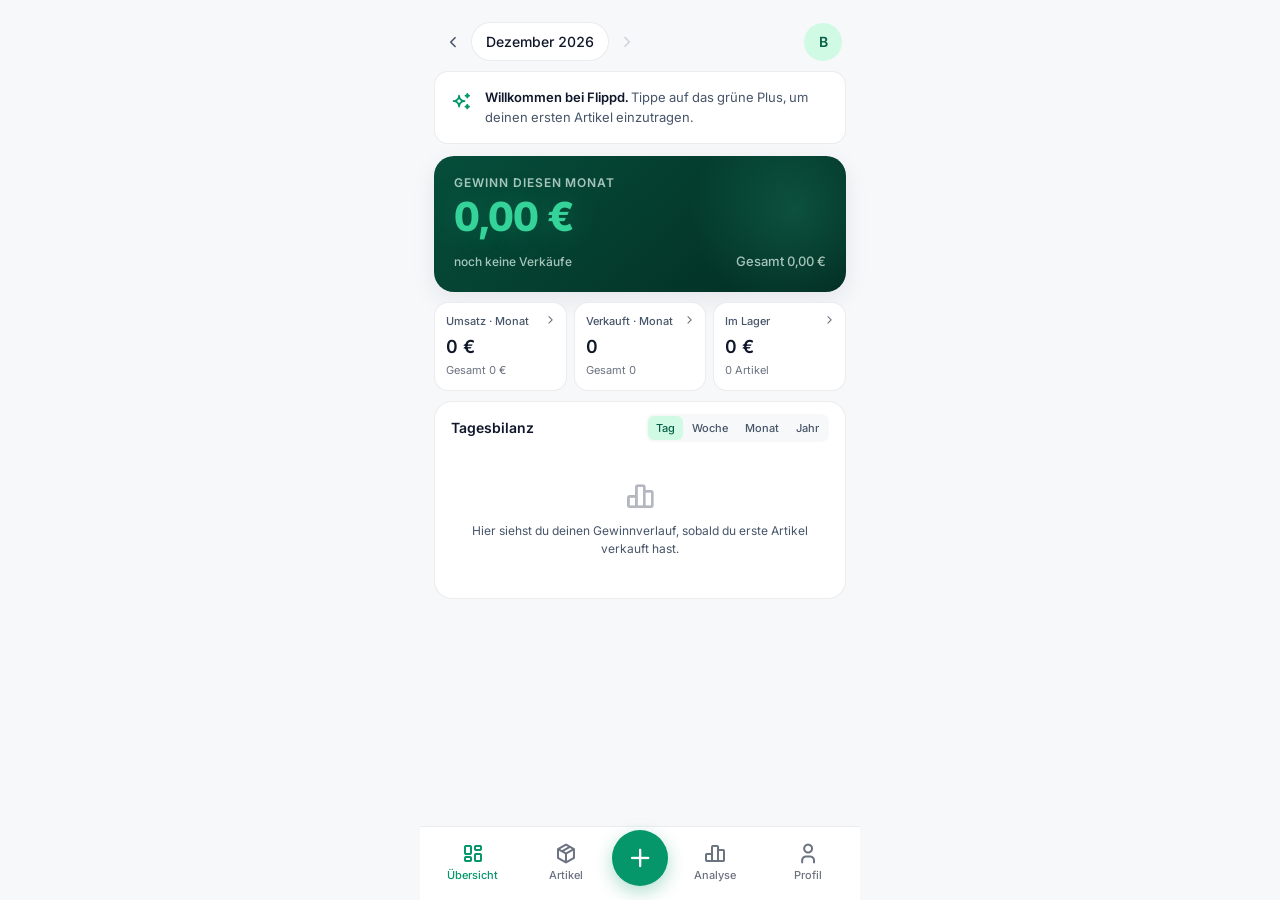
==== commit 1079ce0c: "Design polish pass: self-hosted Inter font (47KB, privacy-safe), bolder hero/headings hierarchy, foc" ====
--- a/index.html
+++ b/index.html
@@ -15,6 +15,7 @@
 <link rel="manifest" href="manifest.json">
 <title>Flippd — dein Vinted-Tracker</title>
 <meta name="description" content="Flippd — verfolge deine Vinted-Verkäufe, berechne Gewinne automatisch und behalte Steuer-Grenzen im Blick. Kostenlos, ohne Account, alle Daten lokal auf deinem Gerät.">
+<link rel="preload" as="font" type="font/woff2" href="assets/fonts/inter-latin.woff2" crossorigin>
 <link rel="preload" as="font" type="font/woff2" href="assets/fonts/tabler-icons.woff2" crossorigin>
 <link rel="stylesheet" href="assets/icons.css">
 <script>
@@ -71,7 +72,10 @@
   --shadow-elev:0 8px 24px rgba(0,0,0,0.35);--shadow-button:0 6px 18px rgba(16,185,129,0.25);
 }
 *{box-sizing:border-box;-webkit-tap-highlight-color:transparent}
-html,body{margin:0;padding:0;font-family:-apple-system,BlinkMacSystemFont,"Segoe UI",Roboto,"Helvetica Neue",Arial,sans-serif;background:var(--bg);color:var(--text);font-size:15px;line-height:1.5;transition:background-color .25s,color .25s;font-variant-numeric:tabular-nums}
+:focus-visible{outline:2px solid var(--brand);outline-offset:2px;border-radius:6px}
+button{cursor:pointer}
+@font-face{font-family:'Inter';font-style:normal;font-weight:100 900;font-display:swap;src:url('assets/fonts/inter-latin.woff2') format('woff2')}
+html,body{margin:0;padding:0;font-family:'Inter',-apple-system,BlinkMacSystemFont,"Segoe UI",Roboto,"Helvetica Neue",Arial,sans-serif;background:var(--bg);color:var(--text);font-size:15px;line-height:1.5;transition:background-color .25s,color .25s;font-variant-numeric:tabular-nums;-webkit-font-smoothing:antialiased;-moz-osx-font-smoothing:grayscale}
 body{min-height:100vh;min-height:100dvh}
 button,input{font-family:inherit;color:inherit}
 #app{max-width:440px;margin:0 auto;min-height:100vh;min-height:100dvh;background:var(--bg);padding-bottom:104px;position:relative;transition:background-color .25s}
@@ -88,7 +92,7 @@
 .month-today{margin-left:5px;border:1px solid var(--border);background:var(--card);color:var(--brand);font-size:12px;font-weight:600;padding:6px 11px;border-radius:999px;cursor:pointer;transition:background-color .15s}
 .month-today:active{background:var(--brand-tint)}
 .avatar{width:38px;height:38px;border-radius:50%;background:var(--brand-tint-strong);color:var(--brand-text);display:flex;align-items:center;justify-content:center;font-weight:600;font-size:14px}
-[data-view] h1{font-size:24px;margin:6px 4px 14px;font-weight:600;letter-spacing:-.01em;color:var(--text)}
+[data-view] h1{font-size:25px;margin:6px 4px 14px;font-weight:700;letter-spacing:-.025em;color:var(--text)}
 .section-title{font-size:13px;font-weight:600;color:var(--text-secondary);margin:18px 4px 10px;text-transform:uppercase;letter-spacing:.04em}
 
 /* Hero */
@@ -96,7 +100,7 @@
 .hero:active{transform:scale(.985)}
 .hero::before{content:"";position:absolute;top:-30%;right:-15%;width:55%;height:140%;background:radial-gradient(circle,rgba(52,211,153,.18),transparent 70%);pointer-events:none}
 .hero-label{font-size:12px;color:var(--hero-subtle);font-weight:600;letter-spacing:.08em;text-transform:uppercase;position:relative}
-.hero-num{font-size:36px;color:var(--hero-number);font-weight:700;margin-top:3px;letter-spacing:-.02em;line-height:1.1;position:relative;text-shadow:0 0 32px rgba(52,211,153,.25)}
+.hero-num{font-size:40px;color:var(--hero-number);font-weight:800;margin-top:4px;letter-spacing:-.035em;line-height:1.05;position:relative;text-shadow:0 0 32px rgba(52,211,153,.25)}
 .hero-num.pop{animation:hero-pop .7s cubic-bezier(.2,.7,.3,1)}
 @keyframes hero-pop{0%{transform:scale(1)}25%{transform:scale(1.14);text-shadow:0 0 48px rgba(52,211,153,.6)}100%{transform:scale(1)}}
 .confetti-layer{position:fixed;inset:0;pointer-events:none;z-index:9999;overflow:hidden}
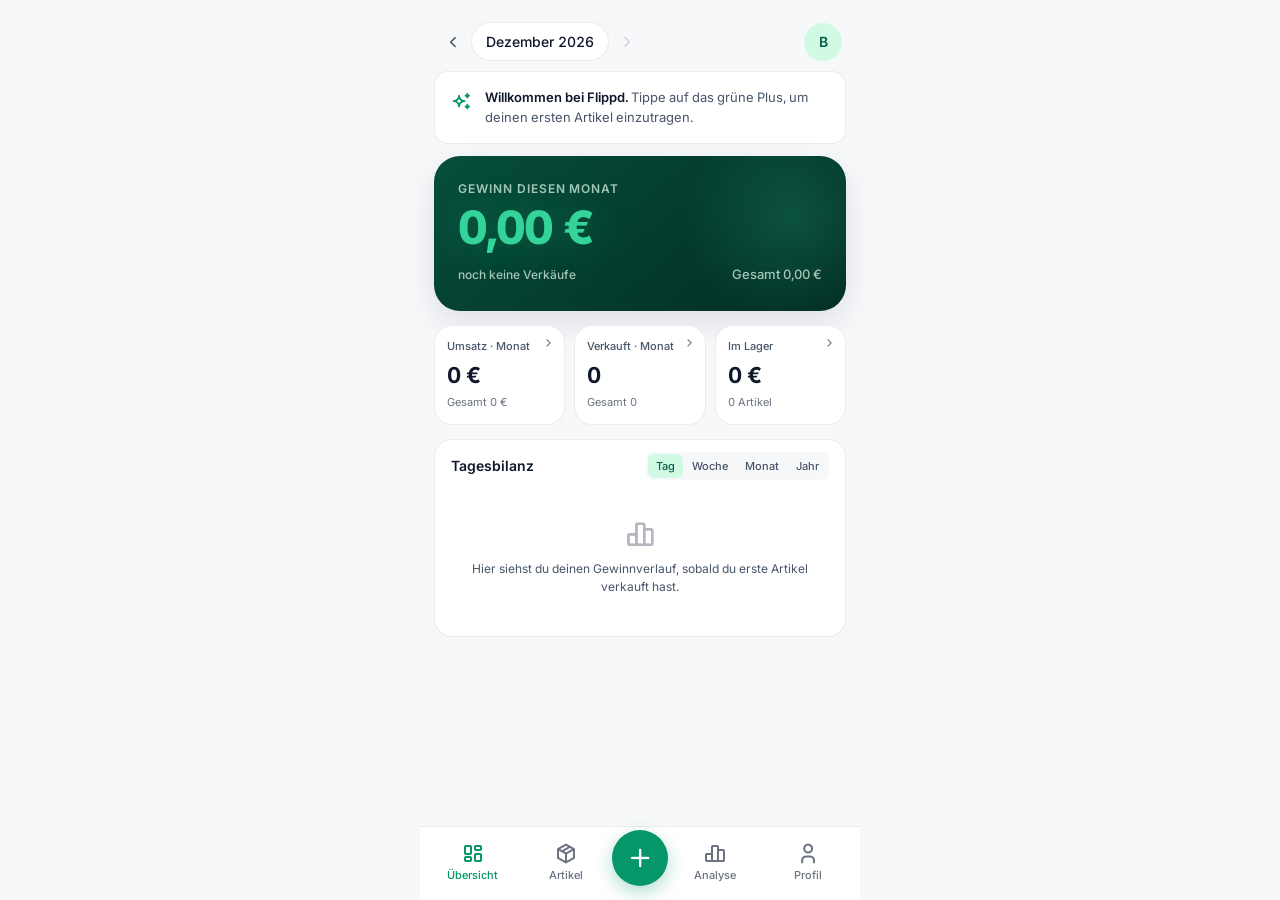
==== commit b3e67f34: "Visible premium refresh: larger rounder hero (26px, 46px number), bigger tile numbers (22px), rounde" ====
--- a/index.html
+++ b/index.html
@@ -39,7 +39,7 @@
   --modal-overlay:rgba(15,23,42,0.55);--input-bg:#FFFFFF;
   --chip-bg:rgba(15,23,42,0.05);--chip-text:#475569;
   --seg1:#10B981;--seg2:#14B8A6;--seg3:#06B6D4;--seg4:#3B82F6;--seg5:#8B5CF6;--seg-other:#94A3B8;
-  --shadow-elev:0 8px 24px rgba(15,23,42,0.08);--shadow-button:0 6px 18px rgba(5,150,105,0.32);
+  --shadow-elev:0 12px 32px rgba(15,23,42,0.10);--shadow-button:0 6px 18px rgba(5,150,105,0.32);
 }
 @media(prefers-color-scheme:dark){:root:not([data-theme="light"]){
   --bg:#0B1220;--card:#131D2E;--card-elevated:#1A2538;
@@ -96,11 +96,11 @@
 .section-title{font-size:13px;font-weight:600;color:var(--text-secondary);margin:18px 4px 10px;text-transform:uppercase;letter-spacing:.04em}
 
 /* Hero */
-.hero{background:var(--hero-bg);border-radius:20px;padding:18px 20px 16px;margin-bottom:10px;color:var(--hero-text);position:relative;overflow:hidden;box-shadow:var(--shadow-elev);cursor:pointer;transition:transform .15s}
+.hero{background:var(--hero-bg);border-radius:26px;padding:24px 24px 22px;margin-bottom:14px;color:var(--hero-text);position:relative;overflow:hidden;box-shadow:var(--shadow-elev);cursor:pointer;transition:transform .15s}
 .hero:active{transform:scale(.985)}
 .hero::before{content:"";position:absolute;top:-30%;right:-15%;width:55%;height:140%;background:radial-gradient(circle,rgba(52,211,153,.18),transparent 70%);pointer-events:none}
 .hero-label{font-size:12px;color:var(--hero-subtle);font-weight:600;letter-spacing:.08em;text-transform:uppercase;position:relative}
-.hero-num{font-size:40px;color:var(--hero-number);font-weight:800;margin-top:4px;letter-spacing:-.035em;line-height:1.05;position:relative;text-shadow:0 0 32px rgba(52,211,153,.25)}
+.hero-num{font-size:46px;color:var(--hero-number);font-weight:800;margin-top:6px;letter-spacing:-.04em;line-height:1.02;position:relative;text-shadow:0 0 40px rgba(52,211,153,.3)}
 .hero-num.pop{animation:hero-pop .7s cubic-bezier(.2,.7,.3,1)}
 @keyframes hero-pop{0%{transform:scale(1)}25%{transform:scale(1.14);text-shadow:0 0 48px rgba(52,211,153,.6)}100%{transform:scale(1)}}
 .confetti-layer{position:fixed;inset:0;pointer-events:none;z-index:9999;overflow:hidden}
@@ -121,7 +121,7 @@
 .hero-tap-hint i{font-size:13px}
 
 /* Monatsziel */
-.goal-card{background:var(--card);border:1px solid var(--border);border-radius:14px;padding:11px 14px;margin-bottom:10px;transition:background-color .25s,border-color .25s}
+.goal-card{background:var(--card);border:1px solid var(--border);border-radius:18px;padding:14px 16px;margin-bottom:12px;transition:background-color .25s,border-color .25s}
 .goal-card[hidden]{display:none!important}
 .goal-head{display:flex;justify-content:space-between;align-items:center;margin-bottom:10px}
 .goal-label{font-size:13px;font-weight:600;color:var(--text-secondary);display:inline-flex;align-items:center;gap:5px}
@@ -153,11 +153,11 @@
 .chart-empty-dash p{font-size:12px;margin:10px 0 0;color:var(--text-secondary);line-height:1.5}
 
 /* Tiles */
-.tile-grid{display:grid;grid-template-columns:1fr 1fr 1fr;gap:7px;margin-bottom:10px}
-.tile{background:var(--card);border:1px solid var(--border);border-radius:14px;padding:11px;transition:background-color .25s,border-color .25s,transform .15s;cursor:pointer;position:relative}
+.tile-grid{display:grid;grid-template-columns:1fr 1fr 1fr;gap:9px;margin-bottom:14px}
+.tile{background:var(--card);border:1px solid var(--border);border-radius:18px;padding:13px 12px;transition:background-color .25s,border-color .25s,transform .15s;cursor:pointer;position:relative}
 .tile:active{transform:scale(.96)}
 .tile-label{font-size:11px;color:var(--text-secondary);line-height:1.3;font-weight:500;padding-right:14px}
-.tile-num{font-size:18px;font-weight:600;margin-top:5px;letter-spacing:-.01em;color:var(--text)}
+.tile-num{font-size:22px;font-weight:700;margin-top:6px;letter-spacing:-.02em;color:var(--text)}
 .tile-sub{font-size:11px;color:var(--text-tertiary);margin-top:2px}
 .tile-chevron{position:absolute;top:10px;right:9px;font-size:13px;color:var(--text-tertiary)}
 
@@ -223,8 +223,8 @@
 :root[data-theme="dark"] .tab .count{background:rgba(255,255,255,.08)}
 @media(prefers-color-scheme:dark){:root:not([data-theme="light"]) .tab .count{background:rgba(255,255,255,.08)}}
 .tab.active .count{background:var(--brand);color:#fff}
-.item-list{display:flex;flex-direction:column;gap:8px}
-.item-card{background:var(--card);border:1px solid var(--border);border-radius:14px;padding:14px;display:flex;justify-content:space-between;align-items:center;gap:12px;transition:background-color .25s,border-color .25s,transform .15s;cursor:pointer}
+.item-list{display:flex;flex-direction:column;gap:11px}
+.item-card{background:var(--card);border:1px solid var(--border);border-radius:18px;padding:15px;display:flex;justify-content:space-between;align-items:center;gap:12px;transition:background-color .25s,border-color .25s,transform .15s;cursor:pointer}
 .item-card:active{transform:scale(.99)}
 .item-card--stale{border-color:var(--warn-border)}
 .cost-card{background:var(--card);border:1px solid var(--border);border-radius:14px;padding:14px;display:flex;justify-content:space-between;align-items:center;gap:12px;transition:background-color .25s,border-color .25s}
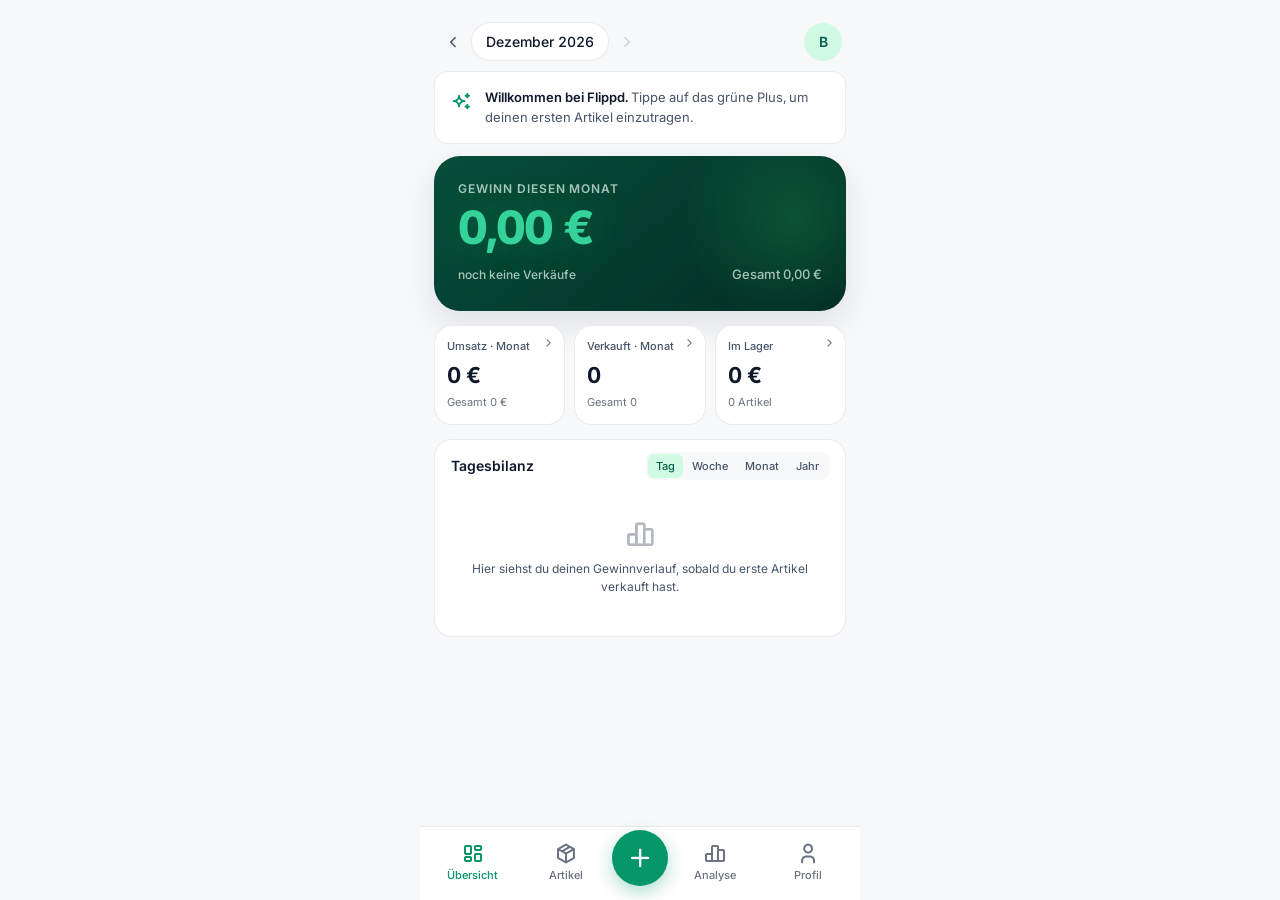
==== commit 8abf9a3c: "Refine dark theme: near-black base + unified money-green scale - Dark-mode surfaces from navy to coo" ====
--- a/index.html
+++ b/index.html
@@ -6,7 +6,7 @@
 <meta name="referrer" content="no-referrer">
 <meta name="viewport" content="width=device-width, initial-scale=1.0, viewport-fit=cover">
 <meta name="theme-color" content="#059669" media="(prefers-color-scheme: light)">
-<meta name="theme-color" content="#0B1220" media="(prefers-color-scheme: dark)">
+<meta name="theme-color" content="#0A0D12" media="(prefers-color-scheme: dark)">
 <meta name="apple-mobile-web-app-capable" content="yes">
 <meta name="apple-mobile-web-app-status-bar-style" content="black-translucent">
 <meta name="apple-mobile-web-app-title" content="Flippd">
@@ -38,38 +38,38 @@
   --hero-trend-bg:rgba(52,211,153,0.18);--hero-trend-text:#A7F3D0;
   --modal-overlay:rgba(15,23,42,0.55);--input-bg:#FFFFFF;
   --chip-bg:rgba(15,23,42,0.05);--chip-text:#475569;
-  --seg1:#10B981;--seg2:#14B8A6;--seg3:#06B6D4;--seg4:#3B82F6;--seg5:#8B5CF6;--seg-other:#94A3B8;
+  --seg1:#19CB66;--seg2:#14B8A6;--seg3:#06B6D4;--seg4:#3B82F6;--seg5:#8B5CF6;--seg-other:#94A3B8;
   --shadow-elev:0 12px 32px rgba(15,23,42,0.10);--shadow-button:0 6px 18px rgba(5,150,105,0.32);
 }
 @media(prefers-color-scheme:dark){:root:not([data-theme="light"]){
-  --bg:#0B1220;--card:#131D2E;--card-elevated:#1A2538;
-  --border:rgba(255,255,255,0.07);--border-strong:rgba(255,255,255,0.14);
-  --text:#E2E8F0;--text-secondary:#94A3B8;--text-tertiary:#8B97AB;
-  --brand:#10B981;--brand-hover:#34D399;--brand-tint:rgba(16,185,129,0.10);
-  --brand-tint-strong:rgba(16,185,129,0.20);--brand-text:#6EE7B7;
-  --positive:#34D399;--negative:#F87171;--positive-bg:rgba(52,211,153,0.10);--negative-bg:rgba(248,113,113,0.10);
+  --bg:#0A0D12;--card:#11161E;--card-elevated:#161D27;
+  --border:rgba(255,255,255,0.06);--border-strong:rgba(255,255,255,0.12);
+  --text:#EDF1F6;--text-secondary:#8A94A3;--text-tertiary:#6B7785;
+  --brand:#19CB66;--brand-hover:#33DB7E;--brand-tint:rgba(25,203,102,0.12);
+  --brand-tint-strong:rgba(25,203,102,0.22);--brand-text:#7CEAA6;
+  --positive:#2FD673;--negative:#F87171;--positive-bg:rgba(47,214,115,0.12);--negative-bg:rgba(248,113,113,0.10);
   --warn:#F59E0B;--warn-bg:rgba(245,158,11,0.12);--warn-border:rgba(245,158,11,0.25);
-  --hero-bg:linear-gradient(140deg,#022C22 0%,#031815 100%);
-  --hero-text:#ECFDF5;--hero-subtle:rgba(236,253,245,0.65);--hero-number:#6EE7B7;
-  --hero-trend-bg:rgba(110,231,183,0.16);--hero-trend-text:#A7F3D0;
-  --modal-overlay:rgba(0,0,0,0.65);--input-bg:#0F1A2B;
-  --chip-bg:rgba(255,255,255,0.07);--chip-text:#94A3B8;
-  --shadow-elev:0 8px 24px rgba(0,0,0,0.35);--shadow-button:0 6px 18px rgba(16,185,129,0.25);
+  --hero-bg:linear-gradient(150deg,#103024 0%,#0C1A15 100%);
+  --hero-text:#ECFDF5;--hero-subtle:rgba(236,253,245,0.65);--hero-number:#4FE08F;
+  --hero-trend-bg:rgba(47,214,115,0.16);--hero-trend-text:#9DEFBF;
+  --modal-overlay:rgba(0,0,0,0.65);--input-bg:#11161E;
+  --chip-bg:rgba(255,255,255,0.06);--chip-text:#8A94A3;
+  --shadow-elev:0 8px 24px rgba(0,0,0,0.35);--shadow-button:0 6px 18px rgba(25,203,102,0.28);
 }}
 :root[data-theme="dark"]{
-  --bg:#0B1220;--card:#131D2E;--card-elevated:#1A2538;
-  --border:rgba(255,255,255,0.07);--border-strong:rgba(255,255,255,0.14);
-  --text:#E2E8F0;--text-secondary:#94A3B8;--text-tertiary:#8B97AB;
-  --brand:#10B981;--brand-hover:#34D399;--brand-tint:rgba(16,185,129,0.10);
-  --brand-tint-strong:rgba(16,185,129,0.20);--brand-text:#6EE7B7;
-  --positive:#34D399;--negative:#F87171;--positive-bg:rgba(52,211,153,0.10);--negative-bg:rgba(248,113,113,0.10);
+  --bg:#0A0D12;--card:#11161E;--card-elevated:#161D27;
+  --border:rgba(255,255,255,0.06);--border-strong:rgba(255,255,255,0.12);
+  --text:#EDF1F6;--text-secondary:#8A94A3;--text-tertiary:#6B7785;
+  --brand:#19CB66;--brand-hover:#33DB7E;--brand-tint:rgba(25,203,102,0.12);
+  --brand-tint-strong:rgba(25,203,102,0.22);--brand-text:#7CEAA6;
+  --positive:#2FD673;--negative:#F87171;--positive-bg:rgba(47,214,115,0.12);--negative-bg:rgba(248,113,113,0.10);
   --warn:#F59E0B;--warn-bg:rgba(245,158,11,0.12);--warn-border:rgba(245,158,11,0.25);
-  --hero-bg:linear-gradient(140deg,#022C22 0%,#031815 100%);
-  --hero-text:#ECFDF5;--hero-subtle:rgba(236,253,245,0.65);--hero-number:#6EE7B7;
-  --hero-trend-bg:rgba(110,231,183,0.16);--hero-trend-text:#A7F3D0;
-  --modal-overlay:rgba(0,0,0,0.65);--input-bg:#0F1A2B;
-  --chip-bg:rgba(255,255,255,0.07);--chip-text:#94A3B8;
-  --shadow-elev:0 8px 24px rgba(0,0,0,0.35);--shadow-button:0 6px 18px rgba(16,185,129,0.25);
+  --hero-bg:linear-gradient(150deg,#103024 0%,#0C1A15 100%);
+  --hero-text:#ECFDF5;--hero-subtle:rgba(236,253,245,0.65);--hero-number:#4FE08F;
+  --hero-trend-bg:rgba(47,214,115,0.16);--hero-trend-text:#9DEFBF;
+  --modal-overlay:rgba(0,0,0,0.65);--input-bg:#11161E;
+  --chip-bg:rgba(255,255,255,0.06);--chip-text:#8A94A3;
+  --shadow-elev:0 8px 24px rgba(0,0,0,0.35);--shadow-button:0 6px 18px rgba(25,203,102,0.28);
 }
 *{box-sizing:border-box;-webkit-tap-highlight-color:transparent}
 :focus-visible{outline:2px solid var(--brand);outline-offset:2px;border-radius:6px}
@@ -93,23 +93,27 @@
 .month-today:active{background:var(--brand-tint)}
 .avatar{width:38px;height:38px;border-radius:50%;background:var(--brand-tint-strong);color:var(--brand-text);display:flex;align-items:center;justify-content:center;font-weight:600;font-size:14px}
 [data-view] h1{font-size:25px;margin:6px 4px 14px;font-weight:700;letter-spacing:-.025em;color:var(--text)}
-.section-title{font-size:13px;font-weight:600;color:var(--text-secondary);margin:18px 4px 10px;text-transform:uppercase;letter-spacing:.04em}
+.section-title{font-size:13px;font-weight:600;color:var(--text-secondary);margin:14px 4px 7px;text-transform:uppercase;letter-spacing:.04em}
+.acc-row{display:flex;align-items:center;gap:10px;width:100%;background:var(--card);border:1px solid var(--border);border-radius:18px;padding:15px 16px;cursor:pointer;font-size:14px;font-weight:600;color:var(--text);text-align:left;margin-top:8px;transition:background-color .15s}
+.acc-row:active{background:var(--bg)}
+.acc-label{flex:1}
+.acc-value{color:var(--text-tertiary);font-size:13px;font-weight:500;white-space:nowrap}
+.acc-chevron{font-size:20px;color:var(--text-tertiary);transition:transform .2s}
+.acc-chevron.open{transform:rotate(90deg)}
+.acc-body{margin-top:8px}
 
 /* Hero */
 .hero{background:var(--hero-bg);border-radius:26px;padding:24px 24px 22px;margin-bottom:14px;color:var(--hero-text);position:relative;overflow:hidden;box-shadow:var(--shadow-elev);cursor:pointer;transition:transform .15s}
 .hero:active{transform:scale(.985)}
-.hero::before{content:"";position:absolute;top:-30%;right:-15%;width:55%;height:140%;background:radial-gradient(circle,rgba(52,211,153,.18),transparent 70%);pointer-events:none}
+.hero::before{content:"";position:absolute;top:-30%;right:-15%;width:55%;height:140%;background:radial-gradient(circle,rgba(47,214,115,.18),transparent 70%);pointer-events:none}
 .hero-label{font-size:12px;color:var(--hero-subtle);font-weight:600;letter-spacing:.08em;text-transform:uppercase;position:relative}
-.hero-num{font-size:46px;color:var(--hero-number);font-weight:800;margin-top:6px;letter-spacing:-.04em;line-height:1.02;position:relative;text-shadow:0 0 40px rgba(52,211,153,.3)}
+.hero-num{font-size:46px;color:var(--hero-number);font-weight:800;margin-top:6px;letter-spacing:-.04em;line-height:1.02;position:relative;text-shadow:0 0 40px rgba(47,214,115,.3)}
 .hero-num.pop{animation:hero-pop .7s cubic-bezier(.2,.7,.3,1)}
-@keyframes hero-pop{0%{transform:scale(1)}25%{transform:scale(1.14);text-shadow:0 0 48px rgba(52,211,153,.6)}100%{transform:scale(1)}}
-.confetti-layer{position:fixed;inset:0;pointer-events:none;z-index:9999;overflow:hidden}
-.confetti{position:absolute;top:-24px;width:11px;height:11px;border-radius:2px;will-change:transform,opacity;animation:confetti-fall 1.7s cubic-bezier(.25,.6,.35,1) forwards}
-@keyframes confetti-fall{0%{transform:translateY(0) rotate(0);opacity:1}100%{transform:translateY(108vh) rotate(680deg);opacity:0}}
-.gain-badge{position:fixed;top:42%;left:50%;z-index:10000;background:linear-gradient(160deg,#10B981,#059669);color:#fff;font-size:34px;font-weight:800;padding:16px 34px;border-radius:22px;box-shadow:0 18px 50px rgba(5,90,60,.5);pointer-events:none}
+@keyframes hero-pop{0%{transform:scale(1)}25%{transform:scale(1.14);text-shadow:0 0 48px rgba(47,214,115,.6)}100%{transform:scale(1)}}
+.gain-badge{position:fixed;top:42%;left:50%;z-index:10000;background:linear-gradient(160deg,#19CB66,#12A957);color:#fff;font-size:34px;font-weight:800;padding:16px 34px;border-radius:22px;box-shadow:0 18px 50px rgba(5,90,60,.5);pointer-events:none}
 .gain-badge.show{animation:gain-pop 1.5s cubic-bezier(.2,.7,.3,1) forwards}
 @keyframes gain-pop{0%{opacity:0;transform:translate(-50%,-50%) scale(.5)}18%{opacity:1;transform:translate(-50%,-50%) scale(1.08)}72%{opacity:1;transform:translate(-50%,-50%) scale(1)}100%{opacity:0;transform:translate(-50%,-66%) scale(.96)}}
-@media (prefers-reduced-motion: reduce){.hero-num.pop{animation:none}.confetti,.gain-badge{display:none}}
+@media (prefers-reduced-motion: reduce){.hero-num.pop{animation:none}.gain-badge{animation:none}}
 .hero-bottom{display:flex;justify-content:space-between;align-items:center;margin-top:10px;gap:8px;flex-wrap:wrap;position:relative}
 .trend{font-size:12px;padding:5px 11px;border-radius:999px;font-weight:600;display:inline-flex;align-items:center;gap:5px}
 .trend.up{background:var(--hero-trend-bg);color:var(--hero-trend-text)}
@@ -129,7 +133,7 @@
 .goal-nums{font-size:13px;font-weight:700;color:var(--text)}
 .goal-track{height:8px;background:var(--bg);border-radius:999px;overflow:hidden}
 .goal-fill{height:100%;background:var(--brand);border-radius:999px;transition:width .5s cubic-bezier(.2,.8,.2,1)}
-.goal-fill.done{background:#10B981}
+.goal-fill.done{background:#19CB66}
 .goal-sub{font-size:11px;color:var(--text-tertiary);margin-top:6px}
 
 /* Dashboard Chart */
@@ -144,8 +148,8 @@
 .chart-row{display:flex;align-items:flex-end;justify-content:center;gap:5px;height:140px}
 .chart-row--dense{gap:2px}
 .bar{flex:1;max-width:28px;display:flex;flex-direction:column;align-items:center;gap:4px;min-width:0}
-.bar-fill{width:100%;background:linear-gradient(180deg,#34D399 0%,#059669 100%);border-radius:6px 6px 0 0;min-height:0;transition:height .4s cubic-bezier(.2,.8,.2,1);box-shadow:0 2px 10px rgba(16,185,129,0.35)}
-.bar.active .bar-fill{background:linear-gradient(180deg,#6EE7B7 0%,#10B981 100%);box-shadow:0 4px 18px rgba(16,185,129,0.55)}
+.bar-fill{width:100%;background:linear-gradient(180deg,#33DB7E 0%,#12A957 100%);border-radius:6px 6px 0 0;min-height:0;transition:height .4s cubic-bezier(.2,.8,.2,1);box-shadow:0 2px 10px rgba(25,203,102,0.35)}
+.bar.active .bar-fill{background:linear-gradient(180deg,#4FE08F 0%,#19CB66 100%);box-shadow:0 4px 18px rgba(25,203,102,0.55)}
 .bar.negative .bar-fill{background:linear-gradient(180deg,#FCA5A5 0%,#DC2626 100%);box-shadow:0 2px 10px rgba(220,38,38,0.3)}
 .bar-label{font-size:10px;color:var(--text-secondary);font-weight:500;white-space:nowrap;overflow:hidden;max-width:100%;text-align:center}
 .chart-empty-dash{text-align:center;padding:28px 8px;color:var(--text-tertiary)}
@@ -252,11 +256,11 @@
 .empty p{font-size:14px;margin:14px 0 0;line-height:1.5}
 
 /* Profil */
-#profile-stats{background:var(--card);border:1px solid var(--border);border-radius:14px;overflow:hidden;margin-bottom:6px}
-.stat-row{display:flex;justify-content:space-between;align-items:center;padding:14px 16px;border-bottom:1px solid var(--border);font-size:14px}
-.stat-row:last-child{border-bottom:0}
-.stat-row span{color:var(--text-secondary)}
-.stat-row strong{font-weight:600;color:var(--text)}
+#profile-stats{display:grid;grid-template-columns:1fr 1fr 1fr;gap:7px;margin-bottom:8px}
+.stat-cell{background:var(--card);border:1px solid var(--border);border-radius:14px;padding:10px 11px}
+.stat-cell span{display:block;font-size:10.5px;color:var(--text-secondary);font-weight:500;margin-bottom:2px;white-space:nowrap;overflow:hidden;text-overflow:ellipsis}
+.stat-cell strong{display:block;font-size:16px;font-weight:700;color:var(--text);letter-spacing:-.02em;line-height:1.1}
+.stat-cell strong.neg{color:var(--negative)}
 .theme-toggle{display:grid;grid-template-columns:1fr 1fr 1fr;gap:4px;background:var(--card);border:1px solid var(--border);border-radius:12px;padding:4px;margin-bottom:6px}
 .theme-btn{background:transparent;border:0;padding:11px 8px;font-size:13px;font-weight:500;color:var(--text-secondary);border-radius:9px;cursor:pointer;display:inline-flex;align-items:center;justify-content:center;gap:5px;transition:background-color .15s,color .15s}
 .theme-btn i{font-size:16px}
@@ -293,7 +297,13 @@
 .profile-actions button:active{background:var(--bg)}
 .profile-actions .danger{color:var(--negative)}
 /* Wegweiser */
-.wegweiser-card{background:var(--card);border:1px solid var(--border);border-radius:14px;padding:16px;margin-bottom:6px;transition:background-color .25s,border-color .25s}
+.wegweiser-card{background:var(--card);border:1px solid var(--border);border-radius:18px;padding:16px;margin-bottom:6px;transition:background-color .25s,border-color .25s}
+.wegweiser-head{display:flex;align-items:center;gap:10px;width:100%;background:transparent;border:0;padding:0;cursor:pointer;text-align:left}
+.wegweiser-head .wegweiser-badge{margin:0}
+.wegweiser-status{font-size:13px;color:var(--text-secondary);font-weight:500}
+.wegweiser-chevron{margin-left:auto;font-size:20px;color:var(--text-tertiary);transition:transform .2s}
+.wegweiser-chevron.open{transform:rotate(90deg)}
+.wegweiser-body{margin-top:14px}
 .wegweiser-badge{display:inline-flex;align-items:center;gap:6px;font-size:12px;font-weight:600;padding:5px 11px;border-radius:999px;margin-bottom:12px}
 .wegweiser-badge.safe{background:var(--positive-bg);color:var(--positive)}
 .wegweiser-badge.prepare{background:var(--warn-bg);color:var(--warn);border:1px solid var(--warn-border)}
@@ -411,7 +421,7 @@
 .action-sheet-sub{font-size:12px;color:var(--text-secondary);margin-top:2px}
 
 /* Toast */
-.toast{position:fixed;bottom:108px;left:50%;transform:translateX(-50%) translateY(20px);background:var(--brand);color:#fff;padding:12px 22px;border-radius:999px;font-size:14px;font-weight:600;opacity:0;transition:opacity .3s,transform .3s cubic-bezier(.2,.8,.2,1);z-index:200;display:flex;align-items:center;gap:8px;pointer-events:none;box-shadow:0 10px 32px rgba(5,150,105,.40)}
+.toast{position:fixed;bottom:108px;left:50%;transform:translateX(-50%) translateY(20px);background:var(--brand);color:#fff;padding:12px 22px;border-radius:999px;font-size:14px;font-weight:600;opacity:0;transition:opacity .3s,transform .3s cubic-bezier(.2,.8,.2,1);z-index:200;display:flex;align-items:center;gap:8px;pointer-events:none;box-shadow:0 10px 32px rgba(25,203,102,.40)}
 .toast.show{opacity:1;transform:translateX(-50%) translateY(0)}
 .toast i{font-size:18px}
 
@@ -658,14 +668,17 @@
     </div>
     <h2 class="section-title">Wegweiser: Kleinunternehmergrenze</h2>
     <div class="wegweiser-card" id="wegweiser-card"></div>
-    <h2 class="section-title">Monatsziel</h2>
-    <div class="goal-setting">
-      <label>Gewinn-Ziel diesen Monat (€)
-        <input type="number" id="goal-input" step="1" min="0" placeholder="z. B. 80" inputmode="numeric">
-      </label>
-      <button class="goal-save-btn" id="goal-save-btn"><i class="ti ti-check"></i> Ziel speichern</button>
-    </div>
-    <h2 class="section-title">Verpackung pro Verkauf</h2>
+    <button class="acc-row" data-acc="goal"><span class="acc-label">Monatsziel</span><span class="acc-value" id="goal-acc-val"></span><i class="ti ti-chevron-right acc-chevron"></i></button>
+    <div class="acc-body" id="acc-goal" hidden>
+      <div class="goal-setting">
+        <label>Gewinn-Ziel diesen Monat (€)
+          <input type="number" id="goal-input" step="1" min="0" placeholder="z. B. 80" inputmode="numeric">
+        </label>
+        <button class="goal-save-btn" id="goal-save-btn"><i class="ti ti-check"></i> Ziel speichern</button>
+      </div>
+    </div>
+    <button class="acc-row" data-acc="pack"><span class="acc-label">Verpackung pro Verkauf</span><span class="acc-value" id="pack-acc-val"></span><i class="ti ti-chevron-right acc-chevron"></i></button>
+    <div class="acc-body" id="acc-pack" hidden>
     <div class="goal-setting">
       <div class="theme-toggle" id="pack-mode-toggle">
         <button class="theme-btn" data-pmode="off"><i class="ti ti-x"></i>Aus</button>
@@ -686,13 +699,17 @@
       <div class="pack-hint" id="pack-hint">Wird bei jedem Verkauf automatisch vom Gewinn abgezogen – kein Monats-Minus mehr. Beim Verkauf kannst du es per Häkchen überspringen.</div>
       <button class="goal-save-btn" id="pack-save-btn"><i class="ti ti-check"></i> Speichern</button>
     </div>
-    <h2 class="section-title">Erscheinungsbild</h2>
+    </div>
+    <button class="acc-row" data-acc="theme"><span class="acc-label">Erscheinungsbild</span><span class="acc-value" id="theme-acc-val"></span><i class="ti ti-chevron-right acc-chevron"></i></button>
+    <div class="acc-body" id="acc-theme" hidden>
     <div class="theme-toggle" id="theme-toggle">
       <button class="theme-btn" data-theme="light"><i class="ti ti-sun"></i>Hell</button>
       <button class="theme-btn" data-theme="system"><i class="ti ti-device-mobile"></i>System</button>
       <button class="theme-btn" data-theme="dark"><i class="ti ti-moon"></i>Dunkel</button>
     </div>
-    <h2 class="section-title">App installieren</h2>
+    </div>
+    <button class="acc-row" data-acc="install"><span class="acc-label">App installieren</span><i class="ti ti-chevron-right acc-chevron"></i></button>
+    <div class="acc-body" id="acc-install" hidden>
     <div class="install-card">
       <div class="install-top">
         <div class="install-icon"><i class="ti ti-device-mobile"></i></div>
@@ -707,7 +724,9 @@
         <strong>Android:</strong> Chrome → Menü ⋮ → „Zum Startbildschirm hinzufügen"
       </div>
     </div>
-    <h2 class="section-title">Daten</h2>
+    </div>
+    <button class="acc-row" data-acc="daten"><span class="acc-label">Daten exportieren & verwalten</span><i class="ti ti-chevron-right acc-chevron"></i></button>
+    <div class="acc-body" id="acc-daten" hidden>
     <div class="profile-actions">
       <button id="export-btn"><i class="ti ti-download"></i> Exportieren (JSON)</button>
       <button id="import-btn"><i class="ti ti-upload"></i> Importieren (JSON)</button>
@@ -715,6 +734,7 @@
       <button id="clear-btn" class="danger"><i class="ti ti-trash"></i> Alle Daten löschen</button>
     </div>
     <input type="file" id="import-input" accept=".json" style="display:none">
+    </div>
     <div class="profile-info">Flippd v1.1 · Alle Daten werden lokal in diesem Browser gespeichert.<br><br>Die Steuer-Hinweise in dieser App sind vereinfachte Orientierungshilfen und kein Rechtsrat. Für verbindliche Auskunft immer einen Steuerberater hinzuziehen.</div>
   </section>
 
@@ -1336,6 +1356,7 @@
     renderProfile();
   }
 
+  let wegweiserOpen=false;
   function renderWegweiser(){
     const revenue=currentYearRevenue(),pct=(revenue/STEUER_LIMIT)*100;
     const done=getStepsDone();
@@ -1372,11 +1393,18 @@
       </div>`;
     }).join('');
 
+    const doneCount=done.length,total=WEGWEISER_STEPS.length;
     document.getElementById('wegweiser-card').innerHTML=`
-      <span class="wegweiser-badge ${badgeClass}">${badgeText}</span>
-      <p class="wegweiser-intro">${intro}</p>
-      <div class="step-list">${stepsHtml}</div>
-      <div class="wegweiser-disclaimer"><strong>Hinweis:</strong> Dies ist eine vereinfachte Orientierungshilfe, kein Rechtsrat. Für rechtssichere Beratung bitte einen Steuerberater hinzuziehen. Als Minderjähriger benötigst du immer die Unterstützung eines Erziehungsberechtigten.</div>`;
+      <button class="wegweiser-head" id="wegweiser-toggle" aria-expanded="${wegweiserOpen}">
+        <span class="wegweiser-badge ${badgeClass}">${badgeText}</span>
+        <span class="wegweiser-status">${doneCount}/${total} erledigt</span>
+        <i class="ti ti-chevron-right wegweiser-chevron${wegweiserOpen?' open':''}"></i>
+      </button>
+      <div class="wegweiser-body"${wegweiserOpen?'':' hidden'}>
+        <p class="wegweiser-intro">${intro}</p>
+        <div class="step-list">${stepsHtml}</div>
+        <div class="wegweiser-disclaimer"><strong>Hinweis:</strong> Dies ist eine vereinfachte Orientierungshilfe, kein Rechtsrat. Für rechtssichere Beratung bitte einen Steuerberater hinzuziehen. Als Minderjähriger benötigst du immer die Unterstützung eines Erziehungsberechtigten.</div>
+      </div>`;
   }
 
   // Zuletzt verkauft
@@ -1472,27 +1500,13 @@
     }
     requestAnimationFrame(step);
   }
-  function confettiBurst(){
-    if(reducedMotion())return;
-    const layer=document.createElement('div');layer.className='confetti-layer';
-    const colors=['#34D399','#10B981','#6EE7B7','#A7F3D0','#059669'];
-    for(let i=0;i<42;i++){
-      const c=document.createElement('div');c.className='confetti';
-      c.style.left=Math.random()*100+'vw';c.style.background=colors[i%colors.length];
-      c.style.animationDelay=(Math.random()*0.25)+'s';
-      c.style.transform='scale('+(0.6+Math.random()*0.9)+')';
-      layer.appendChild(c);
-    }
-    document.body.appendChild(layer);setTimeout(()=>layer.remove(),2000);
-  }
   function celebrateSale(from,to,profit){
     switchView('dashboard');
     requestAnimationFrame(()=>{
-      confettiBurst();
       const heroEl=document.getElementById('hero-profit');
-      if(heroEl){heroEl.classList.remove('pop');void heroEl.offsetWidth;heroEl.classList.add('pop');animateCount(heroEl,from,to,1000);}
-      const badge=document.createElement('div');badge.className='gain-badge show';badge.textContent='+'+eur(profit)+' 🎉';
-      document.body.appendChild(badge);setTimeout(()=>badge.remove(),1500);
+      if(heroEl){heroEl.classList.remove('pop');void heroEl.offsetWidth;heroEl.classList.add('pop');animateCount(heroEl,from,to,1100);}
+      const badge=document.createElement('div');badge.className='gain-badge show';badge.textContent='+'+eur(profit);
+      document.body.appendChild(badge);setTimeout(()=>badge.remove(),1600);
     });
   }
 
@@ -1603,15 +1617,20 @@
   function renderProfile(){
     const total=statsTotal(),lager=lagerStats(),totalCosts=costsTotal(),avg=avgSellDays();
     document.getElementById('profile-stats').innerHTML=`
-      <div class="stat-row"><span>Verkäufe gesamt</span><strong>${total.count}</strong></div>
-      <div class="stat-row"><span>Umsatz gesamt</span><strong>${eur(total.revenue)}</strong></div>
-      <div class="stat-row"><span>Zusatzkosten gesamt</span><strong style="color:var(--negative)">−${eur(totalCosts)}</strong></div>
-      <div class="stat-row"><span>Nettogewinn gesamt</span><strong>${eur(total.profit)}</strong></div>
-      <div class="stat-row"><span>Im Lager</span><strong>${lager.count} Artikel · ${eur(lager.value)}</strong></div>
-      ${avg!==null?`<div class="stat-row"><span>Ø Verkaufsdauer</span><strong>${avg} Tage</strong></div>`:''}`;
+      <div class="stat-cell"><span>Gewinn</span><strong>${eurShort(total.profit)}</strong></div>
+      <div class="stat-cell"><span>Umsatz</span><strong>${eurShort(total.revenue)}</strong></div>
+      <div class="stat-cell"><span>Verkäufe</span><strong>${total.count}</strong></div>
+      <div class="stat-cell"><span>Kosten</span><strong class="${totalCosts>0?'neg':''}">${totalCosts>0?'−':''}${eurShort(totalCosts)}</strong></div>
+      <div class="stat-cell"><span>Im Lager</span><strong>${lager.count} · ${eurShort(lager.value)}</strong></div>
+      <div class="stat-cell"><span>Ø Dauer</span><strong>${avg!==null?avg+' T':'–'}</strong></div>`;
     updateThemeButtons();renderSteuerTracker();renderWegweiser();
     const g=getGoal(); if(g) document.getElementById('goal-input').value=g;
     renderPackUI();
+    document.getElementById('goal-acc-val').textContent=g?eurShort(g):'Aus';
+    const pc=getPackaging();
+    document.getElementById('pack-acc-val').textContent=pc.mode==='off'?'Aus':(pc.mode==='flat'?eur(pc.flat||0):(pc.matQty>0?eur((pc.matTotal||0)/pc.matQty)+'/St.':'Material'));
+    const th=localStorage.getItem('flippd_theme');
+    document.getElementById('theme-acc-val').textContent=th==='light'?'Hell':(th==='dark'?'Dunkel':'System');
   }
   function renderPackUI(){
     const c=getPackaging();
@@ -1956,10 +1975,24 @@
     document.querySelectorAll('.donut-tab').forEach(t=>t.classList.toggle('active',t===b));renderDonut();
   });
   document.getElementById('wegweiser-card').addEventListener('click',e=>{
+    const head=e.target.closest('.wegweiser-head');
+    if(head){
+      wegweiserOpen=!wegweiserOpen;
+      const body=document.querySelector('.wegweiser-body'),chev=document.querySelector('.wegweiser-chevron');
+      if(body)body.hidden=!wegweiserOpen;
+      if(chev)chev.classList.toggle('open',wegweiserOpen);
+      head.setAttribute('aria-expanded',wegweiserOpen);
+      return;
+    }
     const b=e.target.closest('.step-check-btn');if(!b)return;
     toggleStep(b.dataset.step);
   });
-  document.getElementById('theme-toggle').addEventListener('click',e=>{const b=e.target.closest('.theme-btn');if(b)applyTheme(b.dataset.theme);});
+  document.getElementById('theme-toggle').addEventListener('click',e=>{const b=e.target.closest('.theme-btn');if(b){applyTheme(b.dataset.theme);const v=document.getElementById('theme-acc-val');if(v)v.textContent=b.dataset.theme==='light'?'Hell':(b.dataset.theme==='dark'?'Dunkel':'System');}});
+  document.querySelectorAll('.acc-row').forEach(row=>row.addEventListener('click',()=>{
+    const body=document.getElementById('acc-'+row.dataset.acc);if(!body)return;
+    body.hidden=!body.hidden;
+    row.querySelector('.acc-chevron').classList.toggle('open',!body.hidden);
+  }));
   function goMonth(delta){
     let nm=monthShift(activeMonth(),delta);const cur=currentMonth();
     if(nm>cur)nm=cur;
